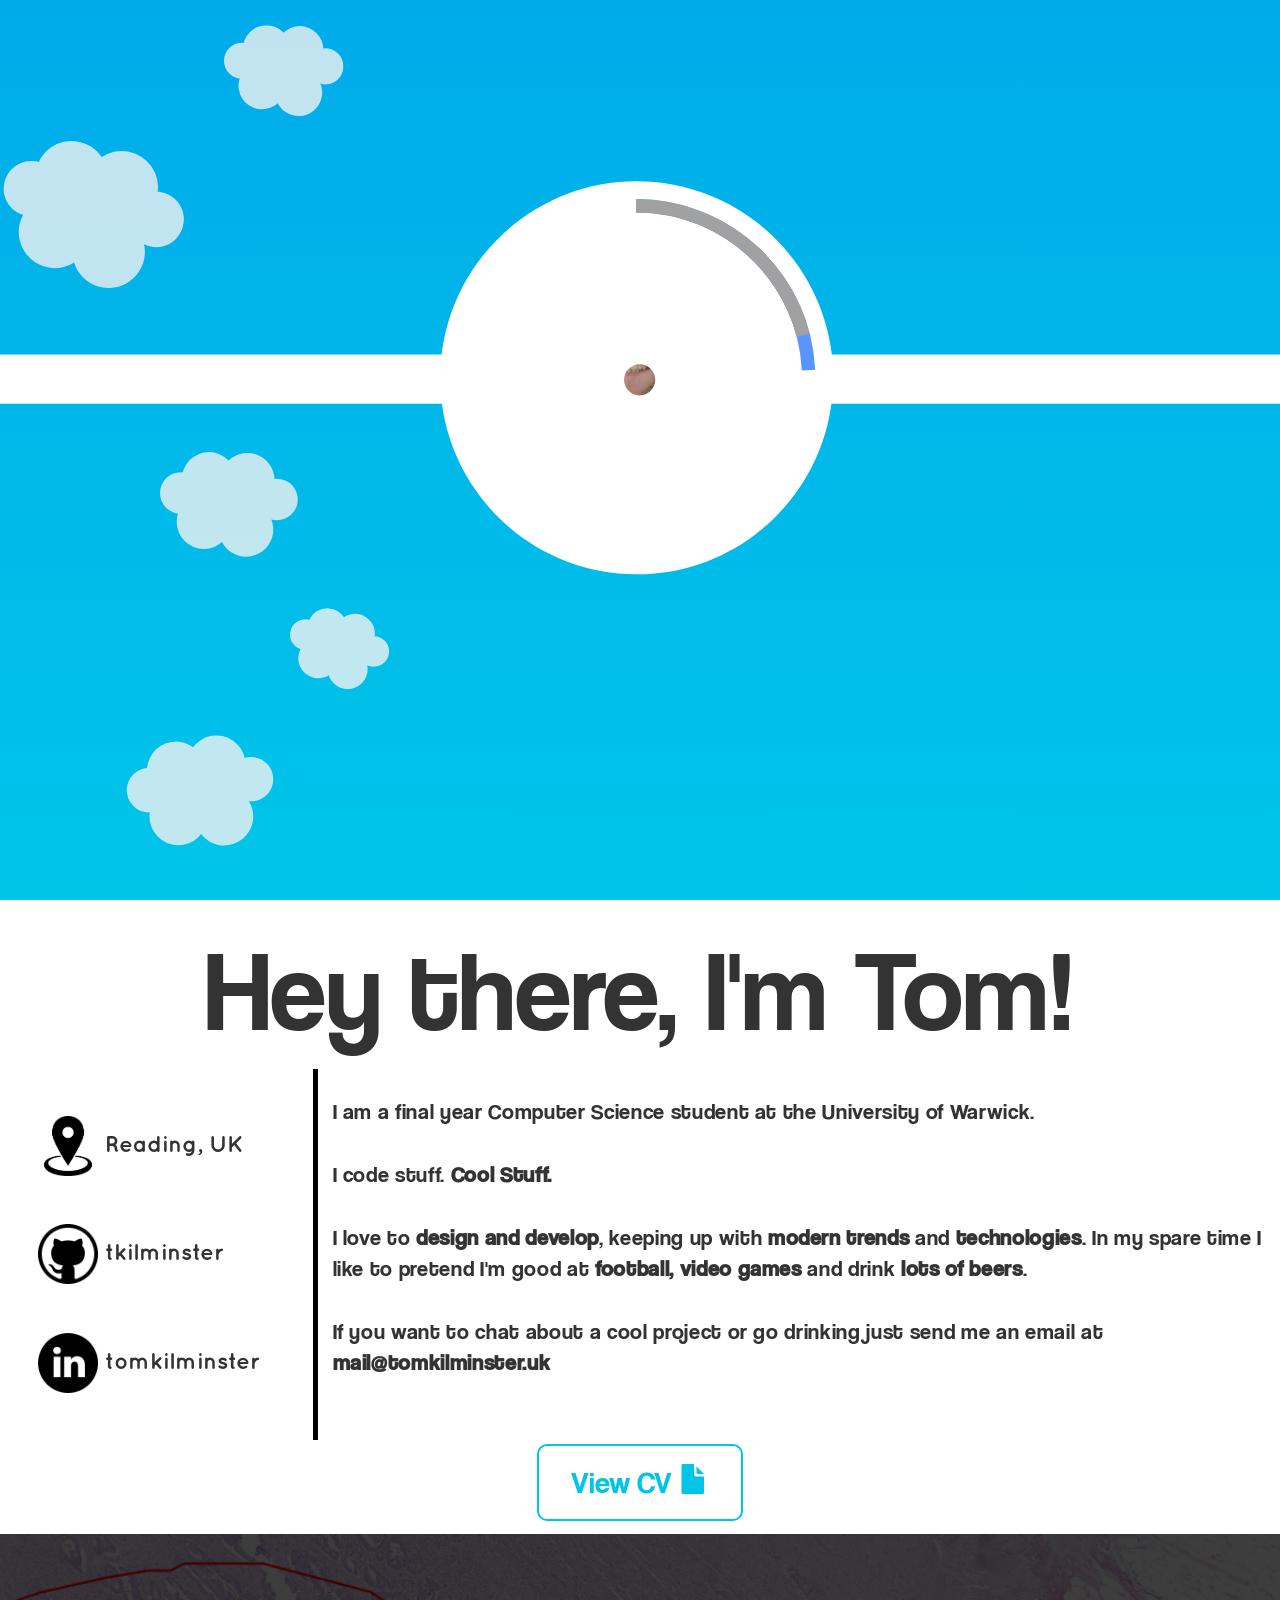
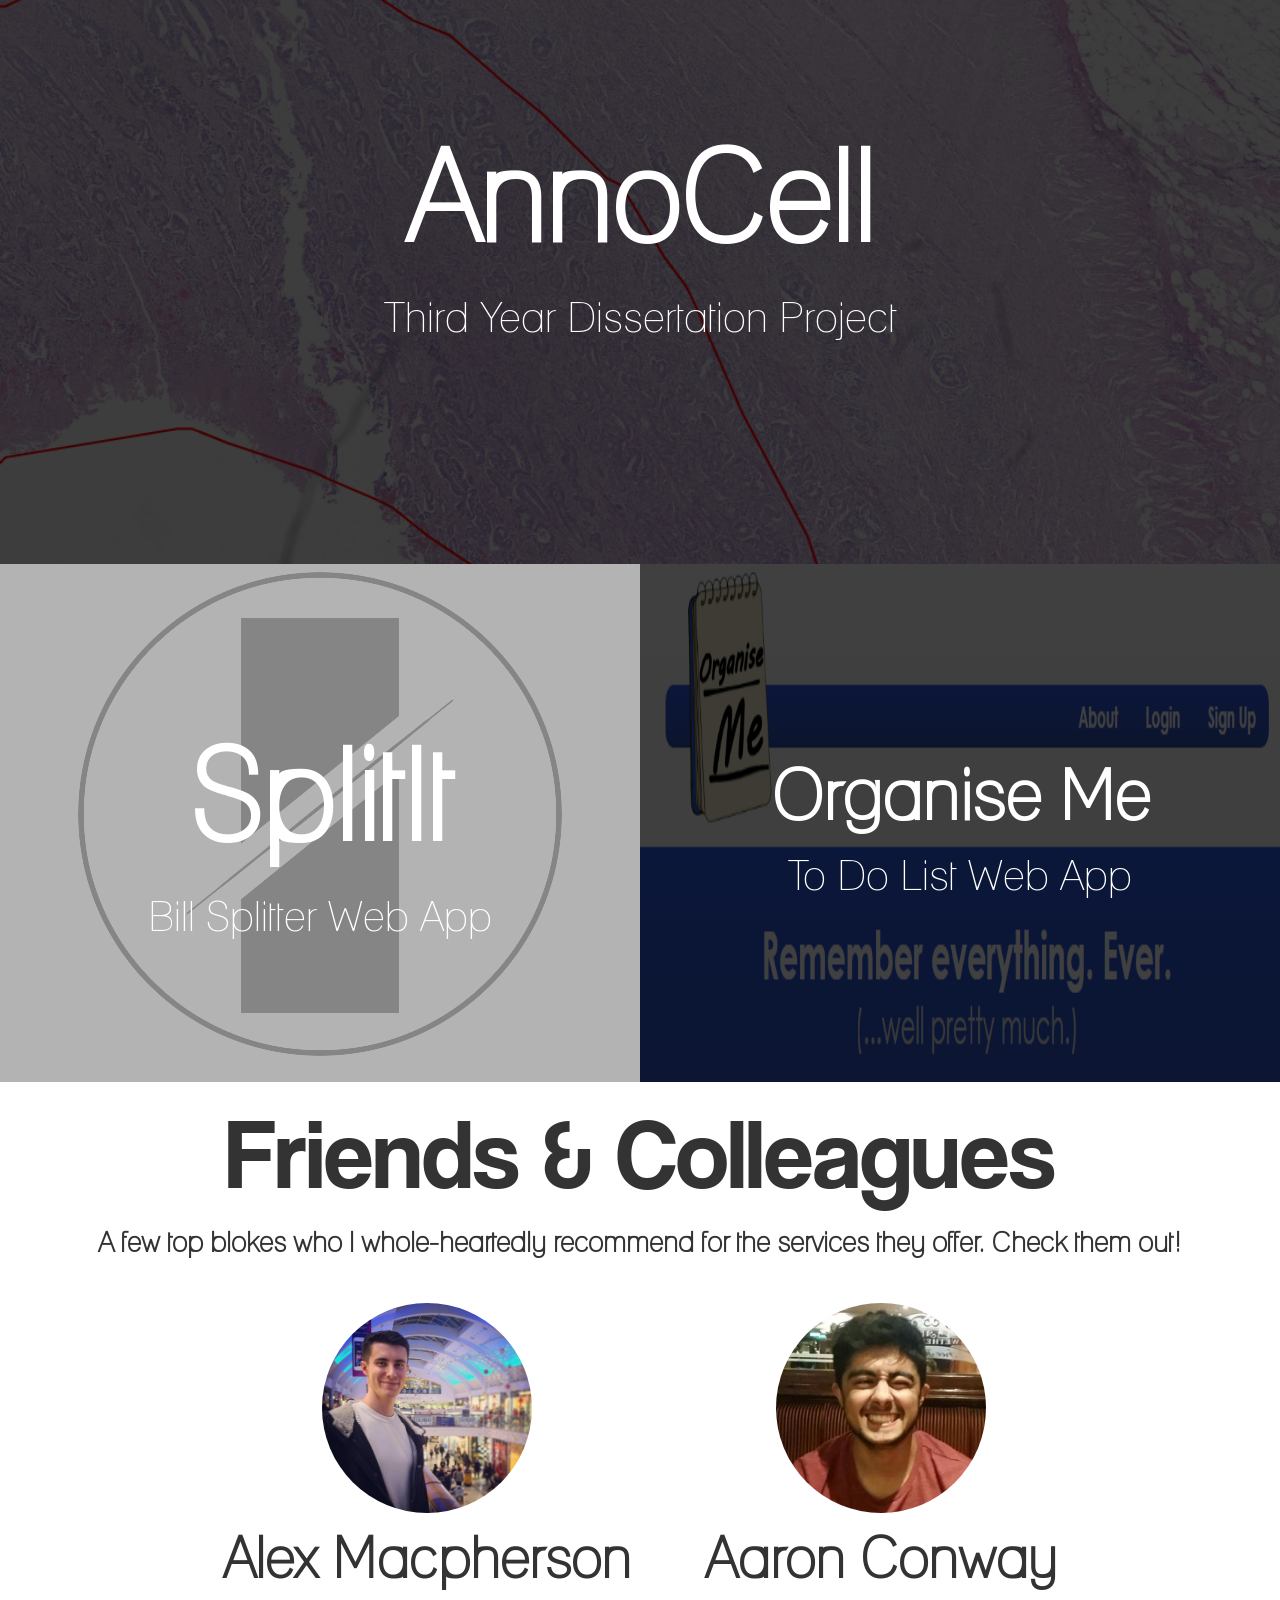
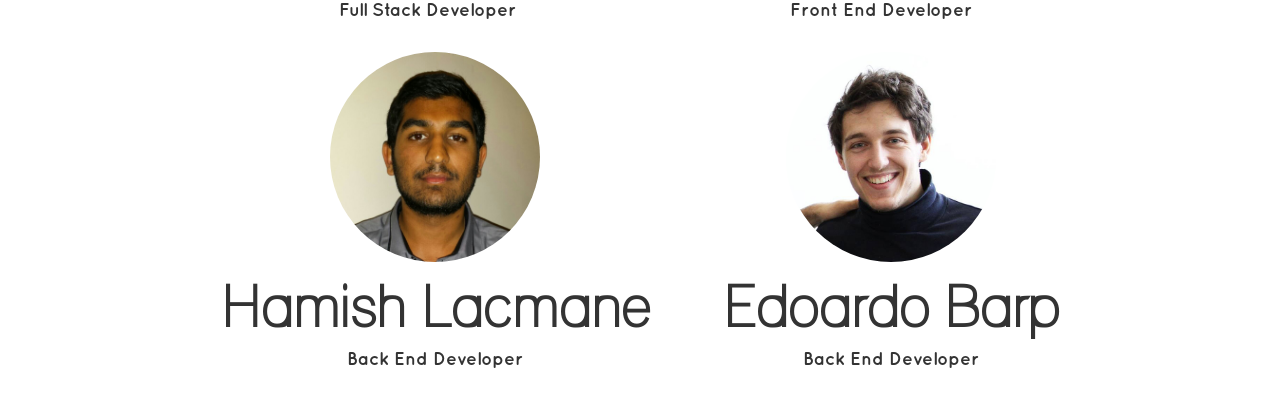
==== v1/index.html @ 9ecfbe94 "moving v1 to correct place" ====
<!DOCTYPE html>
<HTML>
	<head>
		<!-- Chrome, Firefox OS and Opera -->
		<meta name="theme-color" content="#00ABE9">
		<!-- Windows Phone -->
		<meta name="msapplication-navbutton-color" content="#00ABE9">
		<!-- iOS Safari -->
		<meta name="apple-mobile-web-app-status-bar-style" content="#00ABE9">

		<meta property="og:description" content="Full Stack Developer, Software Engineer. Current Masters student studying Computer Science at the University of Warwick, UK.">
		<meta name="description" content="Full Stack Developer, Software Engineer. Current Masters student studying Computer Science at the University of Warwick, UK.">

		<title>Tom Kilminster.</title>

		<link rel="shortcut icon" href="/favicon.ico" type="image/x-icon">
		<link rel="icon" href="/favicon.ico" type="image/x-icon">
		<link rel="stylesheet" type="text/css" href="css/reset.css">
		<link rel="stylesheet" type="text/css" href="css/bootstrap.min.css">
		<link rel="stylesheet" type="text/css" href="css/v1.css">
		<script src="js/jquery-3.1.1.min.js"></script>	
		<script src="js/jquery.color.js"></script>	
		<script src="js/bootstrap.min.js"></script>
		<script src="js/jquery.disablescroll.min.js"></script>
		<script language="JavaScript" type="text/javascript" src="js/moveable.js"></script>

		<!-- Google Analytics -->
		<script>
			(function(i,s,o,g,r,a,m){i['GoogleAnalyticsObject']=r;i[r]=i[r]||function(){
						(i[r].q=i[r].q||[]).push(arguments)},i[r].l=1*new Date();a=s.createElement(o),
					m=s.getElementsByTagName(o)[0];a.async=1;a.src=g;m.parentNode.insertBefore(a,m)
			})(window,document,'script','https://www.google-analytics.com/analytics.js','ga');

			ga('create', 'UA-104135648-1', 'auto');
			ga('send', 'pageview');

		</script>

	</head>
	<body>
		<div id="wrapper">
			<div id="hero">
				<div id="clouds">
					<div class="cloudPath1">
						<svg class="cloud1" version="1.1" id="Layer_1" xmlns="http://www.w3.org/2000/svg" xmlns:xlink="http://www.w3.org/1999/xlink" x="0px" y="0px"
							 width="183.723px" height="139.522px" viewBox="0 0 183.723 139.522" enable-background="new 0 0 183.723 139.522"
							 xml:space="preserve">
						<g opacity="0.8">
							<g>
								<circle fill="#F2F2F2" cx="58.481" cy="93.053" r="36.229"/>
								<circle fill="#F2F2F2" cx="27.753" cy="54.566" r="27.75"/>
								<circle fill="#F2F2F2" cx="65.298" cy="36.233" r="36.23"/>
								<circle fill="#F2F2F2" cx="116.6" cy="37.452" r="36.229"/>
								<path fill="#F2F2F2" d="M135.161,73.288c16.568,11.217,20.907,33.742,9.688,50.311c-11.216,16.57-33.741,20.909-50.308,9.691
									c-16.571-11.217-20.91-33.741-9.693-50.311C96.064,66.41,118.59,62.071,135.161,73.288z"/>
								<path fill="#F2F2F2" d="M140.413,86.153c12.69,8.591,29.945,5.268,38.538-7.422c8.59-12.693,5.267-29.946-7.425-38.537
									c-12.689-8.592-29.943-5.269-38.537,7.423C124.398,60.308,127.723,77.562,140.413,86.153z"/>
							</g>
							<circle fill="#F2F2F2" cx="90.623" cy="72.961" r="27.75"/>
						</g>
						</svg>
					</div>
					<div class="cloudPath2">
						<svg class="cloud2" version="1.1" id="Layer_1" xmlns="http://www.w3.org/2000/svg" xmlns:xlink="http://www.w3.org/1999/xlink" x="0px" y="0px"
							 width="183.723px" height="139.522px" viewBox="0 0 183.723 139.522" enable-background="new 0 0 183.723 139.522"
							 xml:space="preserve">
						<g opacity="0.8">
							<g>
								<circle fill="#F2F2F2" cx="58.481" cy="93.053" r="36.229"/>
								<circle fill="#F2F2F2" cx="27.753" cy="54.566" r="27.75"/>
								<circle fill="#F2F2F2" cx="65.298" cy="36.233" r="36.23"/>
								<circle fill="#F2F2F2" cx="116.6" cy="37.452" r="36.229"/>
								<path fill="#F2F2F2" d="M135.161,73.288c16.568,11.217,20.907,33.742,9.688,50.311c-11.216,16.57-33.741,20.909-50.308,9.691
									c-16.571-11.217-20.91-33.741-9.693-50.311C96.064,66.41,118.59,62.071,135.161,73.288z"/>
								<path fill="#F2F2F2" d="M140.413,86.153c12.69,8.591,29.945,5.268,38.538-7.422c8.59-12.693,5.267-29.946-7.425-38.537
									c-12.689-8.592-29.943-5.269-38.537,7.423C124.398,60.308,127.723,77.562,140.413,86.153z"/>
							</g>
							<circle fill="#F2F2F2" cx="90.623" cy="72.961" r="27.75"/>
						</g>
						</svg>
					</div>
					<div class="cloudPath3">
						<svg class="cloud3" version="1.1" id="Layer_1" xmlns="http://www.w3.org/2000/svg" xmlns:xlink="http://www.w3.org/1999/xlink" x="0px" y="0px"
							 width="183.723px" height="139.522px" viewBox="0 0 183.723 139.522" enable-background="new 0 0 183.723 139.522"
							 xml:space="preserve">
						<g opacity="0.8">
							<g>
								<circle fill="#F2F2F2" cx="58.481" cy="93.053" r="36.229"/>
								<circle fill="#F2F2F2" cx="27.753" cy="54.566" r="27.75"/>
								<circle fill="#F2F2F2" cx="65.298" cy="36.233" r="36.23"/>
								<circle fill="#F2F2F2" cx="116.6" cy="37.452" r="36.229"/>
								<path fill="#F2F2F2" d="M135.161,73.288c16.568,11.217,20.907,33.742,9.688,50.311c-11.216,16.57-33.741,20.909-50.308,9.691
									c-16.571-11.217-20.91-33.741-9.693-50.311C96.064,66.41,118.59,62.071,135.161,73.288z"/>
								<path fill="#F2F2F2" d="M140.413,86.153c12.69,8.591,29.945,5.268,38.538-7.422c8.59-12.693,5.267-29.946-7.425-38.537
									c-12.689-8.592-29.943-5.269-38.537,7.423C124.398,60.308,127.723,77.562,140.413,86.153z"/>
							</g>
							<circle fill="#F2F2F2" cx="90.623" cy="72.961" r="27.75"/>
						</g>
						</svg>
					</div>
					<div class="cloudPath4">
						<svg class="cloud4" version="1.1" id="Layer_1" xmlns="http://www.w3.org/2000/svg" xmlns:xlink="http://www.w3.org/1999/xlink" x="0px" y="0px"
							 width="183.723px" height="139.522px" viewBox="0 0 183.723 139.522" enable-background="new 0 0 183.723 139.522"
							 xml:space="preserve">
						<g opacity="0.8">
							<g>
								<circle fill="#F2F2F2" cx="58.481" cy="93.053" r="36.229"/>
								<circle fill="#F2F2F2" cx="27.753" cy="54.566" r="27.75"/>
								<circle fill="#F2F2F2" cx="65.298" cy="36.233" r="36.23"/>
								<circle fill="#F2F2F2" cx="116.6" cy="37.452" r="36.229"/>
								<path fill="#F2F2F2" d="M135.161,73.288c16.568,11.217,20.907,33.742,9.688,50.311c-11.216,16.57-33.741,20.909-50.308,9.691
									c-16.571-11.217-20.91-33.741-9.693-50.311C96.064,66.41,118.59,62.071,135.161,73.288z"/>
								<path fill="#F2F2F2" d="M140.413,86.153c12.69,8.591,29.945,5.268,38.538-7.422c8.59-12.693,5.267-29.946-7.425-38.537
									c-12.689-8.592-29.943-5.269-38.537,7.423C124.398,60.308,127.723,77.562,140.413,86.153z"/>
							</g>
							<circle fill="#F2F2F2" cx="90.623" cy="72.961" r="27.75"/>
						</g>
						</svg>
					</div>
					<div class="cloudPath5">
						<svg class="cloud5" version="1.1" id="Layer_1" xmlns="http://www.w3.org/2000/svg" xmlns:xlink="http://www.w3.org/1999/xlink" x="0px" y="0px"
							 width="183.723px" height="139.522px" viewBox="0 0 183.723 139.522" enable-background="new 0 0 183.723 139.522"
							 xml:space="preserve">
						<g opacity="0.8">
							<g>
								<circle fill="#F2F2F2" cx="58.481" cy="93.053" r="36.229"/>
								<circle fill="#F2F2F2" cx="27.753" cy="54.566" r="27.75"/>
								<circle fill="#F2F2F2" cx="65.298" cy="36.233" r="36.23"/>
								<circle fill="#F2F2F2" cx="116.6" cy="37.452" r="36.229"/>
								<path fill="#F2F2F2" d="M135.161,73.288c16.568,11.217,20.907,33.742,9.688,50.311c-11.216,16.57-33.741,20.909-50.308,9.691
									c-16.571-11.217-20.91-33.741-9.693-50.311C96.064,66.41,118.59,62.071,135.161,73.288z"/>
								<path fill="#F2F2F2" d="M140.413,86.153c12.69,8.591,29.945,5.268,38.538-7.422c8.59-12.693,5.267-29.946-7.425-38.537
									c-12.689-8.592-29.943-5.269-38.537,7.423C124.398,60.308,127.723,77.562,140.413,86.153z"/>
							</g>
							<circle fill="#F2F2F2" cx="90.623" cy="72.961" r="27.75"/>
						</g>
						</svg>
					</div>
					<div class="cloudPath6">
						<svg class="cloud6" version="1.1" id="Layer_1" xmlns="http://www.w3.org/2000/svg" xmlns:xlink="http://www.w3.org/1999/xlink" x="0px" y="0px"
							 width="183.723px" height="139.522px" viewBox="0 0 183.723 139.522" enable-background="new 0 0 183.723 139.522"
							 xml:space="preserve">
						<g opacity="0.8">
							<g>
								<circle fill="#F2F2F2" cx="58.481" cy="93.053" r="36.229"/>
								<circle fill="#F2F2F2" cx="27.753" cy="54.566" r="27.75"/>
								<circle fill="#F2F2F2" cx="65.298" cy="36.233" r="36.23"/>
								<circle fill="#F2F2F2" cx="116.6" cy="37.452" r="36.229"/>
								<path fill="#F2F2F2" d="M135.161,73.288c16.568,11.217,20.907,33.742,9.688,50.311c-11.216,16.57-33.741,20.909-50.308,9.691
									c-16.571-11.217-20.91-33.741-9.693-50.311C96.064,66.41,118.59,62.071,135.161,73.288z"/>
								<path fill="#F2F2F2" d="M140.413,86.153c12.69,8.591,29.945,5.268,38.538-7.422c8.59-12.693,5.267-29.946-7.425-38.537
									c-12.689-8.592-29.943-5.269-38.537,7.423C124.398,60.308,127.723,77.562,140.413,86.153z"/>
							</g>
							<circle fill="#F2F2F2" cx="90.623" cy="72.961" r="27.75"/>
						</g>
						</svg>
					</div>
					<div class="cloudPath7">
						<svg class="cloud7" version="1.1" id="Layer_1" xmlns="http://www.w3.org/2000/svg" xmlns:xlink="http://www.w3.org/1999/xlink" x="0px" y="0px"
							 width="183.723px" height="139.522px" viewBox="0 0 183.723 139.522" enable-background="new 0 0 183.723 139.522"
							 xml:space="preserve">
						<g opacity="0.8">
							<g>
								<circle fill="#F2F2F2" cx="58.481" cy="93.053" r="36.229"/>
								<circle fill="#F2F2F2" cx="27.753" cy="54.566" r="27.75"/>
								<circle fill="#F2F2F2" cx="65.298" cy="36.233" r="36.23"/>
								<circle fill="#F2F2F2" cx="116.6" cy="37.452" r="36.229"/>
								<path fill="#F2F2F2" d="M135.161,73.288c16.568,11.217,20.907,33.742,9.688,50.311c-11.216,16.57-33.741,20.909-50.308,9.691
									c-16.571-11.217-20.91-33.741-9.693-50.311C96.064,66.41,118.59,62.071,135.161,73.288z"/>
								<path fill="#F2F2F2" d="M140.413,86.153c12.69,8.591,29.945,5.268,38.538-7.422c8.59-12.693,5.267-29.946-7.425-38.537
									c-12.689-8.592-29.943-5.269-38.537,7.423C124.398,60.308,127.723,77.562,140.413,86.153z"/>
							</g>
							<circle fill="#F2F2F2" cx="90.623" cy="72.961" r="27.75"/>
						</g>
						</svg>
					</div>
				</div>
				<div id="white-banner">
					<div id="info" class="hidden">
						<div class="left">
							<span id="name" style="font-family: QuickSand;">TOM KILMINSTER</span>
						</div>
						<div class="right">
							<span id="role" style="font-family: QuickSand;">FULL STACK DEVELOPER</span>
						</div>
					</div>
				</div>
				<div id="signature" style="position:absolute;">
					<svg version="1.1" id="signatureSVG" xmlns="http://www.w3.org/2000/svg" xmlns:xlink="http://www.w3.org/1999/xlink" x="0px" y="0px"
						 width="300px" height="300px" viewBox="0 0 300 300" enable-background="new 0 0 300 300" xml:space="preserve">
					<g>
						<g stroke="white" fill="none" stroke-width="2.5">
							<path class="path" d="M63.388,143.115c-0.052,0-0.212,0-0.47-0.302c-0.161-0.18-0.247-0.359-0.272-0.549
								c-0.103-0.783,0.137-3.323,2.907-11.503c1.355-4.034,2.681-7.535,3.94-10.408c0.461-1.079,1.552-3.51,3.649-8.136l0.747-1.615
								l0.706,0.189c-0.037,0.167-0.144,0.518-0.464,1.149c-2.601,5.131-5.014,10.973-7.173,17.363
								c-1.655,4.878-2.785,9.216-3.357,12.891c-0.07,0.781-0.228,0.954-0.229,0.955L63.388,143.115z M62.113,113.388
								c-0.082,0-0.145-0.041-0.221-0.117l-0.065-0.106c-0.04-0.304,0.415-0.586,0.803-0.771c2.674-1.196,5.876-2.406,9.499-3.585
								c4.586-1.466,9.1-2.496,13.409-3.06c0.868-0.114,1.568-0.172,2.082-0.172c0.352,0,0.527,0.028,0.6,0.044
								c0.073,0.017,0.1,0.033,0.101,0.034c-0.022,0.069,0.008,0.305-0.854,0.52c-0.991,0.231-2.501,0.504-4.473,0.808
								c-4.174,0.687-6.947,1.313-8.488,1.917l-1.83,0.716l-0.179,0.052c-3.344,0.975-6.462,2.077-9.267,3.276
								c-0.714,0.37-1.01,0.434-1.108,0.445C62.119,113.387,62.116,113.388,62.113,113.388z"/>
							<path class="path" d="M87.62,104.576c-0.555,0-1.292,0.06-2.211,0.18c-4.4,0.576-8.933,1.613-13.589,3.101
								c-3.716,1.21-6.922,2.426-9.617,3.632c-1.008,0.477-1.463,1.076-1.367,1.805c0.035,0.275,0.154,0.502,0.346,0.679
								c0.276,0.279,0.575,0.417,0.903,0.417c0.053,0,0.106-0.004,0.16-0.011c0.339-0.042,0.797-0.214,1.379-0.519
								c2.784-1.19,5.837-2.269,9.153-3.235l-0.544,1.178c-1.933,4.263-3.155,6.979-3.655,8.147c-1.261,2.875-2.586,6.363-3.972,10.488
								c-2.17,6.41-3.155,10.4-2.951,11.957c0.051,0.383,0.218,0.746,0.502,1.064c0.373,0.438,0.784,0.654,1.231,0.654
								c0.064,0,0.128-0.004,0.193-0.013c0.576-0.074,0.912-0.658,1.008-1.754c0.57-3.66,1.677-7.895,3.316-12.725
								c2.147-6.355,4.519-12.104,7.118-17.23c0.438-0.864,0.63-1.482,0.583-1.859c-0.048-0.352-0.294-0.586-0.736-0.704
								c1.456-0.57,4.215-1.191,8.276-1.859c2.039-0.314,3.562-0.592,4.563-0.826c1.152-0.288,1.674-0.832,1.571-1.626
								c-0.063-0.48-0.345-0.762-0.841-0.874C88.237,104.599,87.963,104.576,87.62,104.576L87.62,104.576z"/>
						</g>
						<g stroke="white" fill="none" stroke-width="2.5">
							<path class="path" d="M81.795,140.083c-0.037,0-0.093-0.001-0.198-0.138c-0.026-0.038-0.093-0.18-0.129-0.461
								c-0.105-0.804,0.011-2.567,1.163-6.398c0.536-1.755,1.325-4.01,2.342-6.698c0.37-0.955,1.262-2.945,2.649-5.911
								c3.07-6.648,4.957-11.531,5.608-14.517c0.309-1.352,0.447-1.655,0.471-1.702c0.116-0.192,0.226-0.207,0.291-0.215
								c0.01,0.009,0.027,0.02,0.038,0.104c0.072,0.552-0.079,2.049-1.479,6.086l0.015-0.273l-2.273,5.911
								c-0.712,1.851-2.059,4.977-4.117,9.556c-2.472,5.943-3.768,10.463-3.971,13.846c-0.032,0.331-0.122,0.773-0.35,0.803
								C81.855,140.079,81.796,140.083,81.795,140.083z M94.476,136.804c-0.547,0-1.249-0.159-1.814-1.405
								c-0.385-0.819-0.67-1.929-0.854-3.312c-0.375-2.853-0.414-5.997-0.114-9.342c0.311-3.496,0.485-5.609,0.531-6.459l0.008-0.149
								l0.086-0.062c0.685-0.485,1.989-1.52,4.104-3.256c0.417-0.347,1.589-1.264,4.826-3.681c1.05-0.77,2.435-1.697,4.11-2.749
								c1.326-0.833,1.713-0.905,1.753-0.91c0.025,0.022,0.091,0.071,0.113,0.241c0.013,0.106,0.01,0.198-0.161,0.351
								c-0.058,0.051-0.272,0.215-1.254,0.681c-5.271,2.887-9.568,6.159-12.826,9.75l-0.208,0.23l-0.042,0.308
								c-0.26,1.916-0.412,3.805-0.451,5.615c-0.071,3.836,0.065,7.094,0.405,9.685c0.139,1.075,0.392,1.876,0.774,2.449
								c0.442,0.657,1.079,1.018,1.795,1.018c0.092,0,0.187-0.006,0.284-0.019c0.774-0.103,1.769-0.71,3.702-3.911
								c-0.003,0.005-0.006,0.011-0.008,0.016c-1.921,3.813-3.459,4.762-4.413,4.888C94.705,136.796,94.588,136.804,94.476,136.804z"/>
							<path class="path" d="M93.995,103.045c-0.043,0-0.087,0.003-0.131,0.008c-0.441,0.058-0.787,0.307-1.04,0.73
								c-0.141,0.259-0.33,0.915-0.569,1.965c-0.637,2.919-2.48,7.688-5.537,14.306c-1.398,2.988-2.291,4.979-2.679,5.98
								c-1.021,2.695-1.811,4.951-2.365,6.764c-0.97,3.225-1.37,5.498-1.197,6.816c0.051,0.391,0.16,0.703,0.33,0.941
								c0.269,0.348,0.6,0.527,0.991,0.527c0.061,0,0.123-0.004,0.187-0.013c0.711-0.092,1.117-0.664,1.22-1.734
								c0.195-3.242,1.491-7.74,3.885-13.496c2.039-4.535,3.418-7.734,4.138-9.607c-0.045,0.832-0.221,2.974-0.528,6.423
								c-0.307,3.428-0.269,6.619,0.119,9.563c0.195,1.473,0.502,2.676,0.934,3.594c0.602,1.325,1.509,1.991,2.725,1.991
								c0.155,0,0.314-0.011,0.479-0.032c1.741-0.23,3.466-2.039,5.171-5.424c1.194-2.334,1.748-3.832,1.658-4.51
								c-0.057-0.429-0.246-0.642-0.569-0.642c-0.035,0-0.071,0.002-0.109,0.007c-0.301,0.043-0.663,0.451-1.079,1.23
								c-2.179,4.127-3.716,6.242-4.612,6.361c-0.053,0.007-0.105,0.01-0.157,0.01c-0.387,0-0.709-0.195-0.963-0.573
								c-0.288-0.432-0.496-1.107-0.614-2.023c-0.336-2.561-0.467-5.734-0.397-9.533c0.039-1.777,0.186-3.611,0.442-5.502
								c3.188-3.514,7.357-6.692,12.513-9.518c0.81-0.384,1.309-0.659,1.492-0.838c0.384-0.342,0.547-0.749,0.486-1.229
								c-0.051-0.384-0.224-0.694-0.509-0.909c-0.203-0.133-0.403-0.2-0.601-0.2c-0.04,0-0.08,0.003-0.119,0.008
								c-0.406,0.051-1.126,0.406-2.16,1.056c-1.703,1.069-3.095,2-4.177,2.794c-2.653,1.981-4.269,3.217-4.861,3.709
								c-2.02,1.658-3.37,2.733-4.048,3.213c2.378-6.02,3.472-9.771,3.28-11.243c-0.048-0.358-0.214-0.63-0.496-0.816
								C94.357,103.097,94.182,103.045,93.995,103.045L93.995,103.045z"/>
						</g>
						<g stroke="white" fill="none" stroke-width="2.5">
							<path class="path" d="M103.454,135.651c-0.015-0.19,0.043-1.069,0.943-4.936c0.53-2.285,1.554-4.917,3.043-7.823
								c0.477-0.939,0.824-1.55,1.034-1.819c0.013-0.018,0.025-0.035,0.037-0.05c-0.062,0.162-0.167,0.408-0.345,0.757
								c-1.43,3.008-2.418,5.492-2.951,7.41c-0.561,1.924-1.03,3.932-1.394,5.954c-0.092,0.505-0.231,0.615-0.233,0.616l-0.042,0.004
								L103.454,135.651z M110.584,113.851c-0.064-0.061-0.081-0.082-0.091-0.163c-0.073-0.543,0.201-1.226,0.814-2.036
								c0.576-0.773,0.909-0.852,0.97-0.859c0.048-0.007,0.087-0.01,0.124-0.01c0-0.01,0.001-0.015,0.004-0.015
								c0.01,0,0.034,0.061,0.05,0.184c0.06,0.456-0.165,1.086-0.65,1.822c-0.423,0.65-0.844,1.03-1.189,1.075l-0.025,0.002H110.584z"/>
							<path class="path" d="M112.401,109.783c-0.079,0-0.163,0.006-0.25,0.018c-0.525,0.067-1.072,0.483-1.642,1.248
								c-0.781,1.034-1.117,1.952-1.008,2.765c0.042,0.327,0.179,0.573,0.41,0.771c0.195,0.177,0.424,0.266,0.681,0.266
								c0.051,0,0.102-0.003,0.155-0.01c0.659-0.086,1.293-0.592,1.895-1.517c0.63-0.957,0.899-1.792,0.807-2.502
								C113.356,110.13,113.007,109.783,112.401,109.783L112.401,109.783z M108.707,119.843c-0.047,0-0.095,0.003-0.144,0.01
								c-0.32,0.041-0.615,0.236-0.877,0.604c-0.266,0.34-0.644,1.008-1.136,1.979c-1.533,2.992-2.576,5.678-3.127,8.053
								c-0.704,3.023-1.027,4.783-0.96,5.295c0.032,0.25,0.157,0.475,0.375,0.674c0.2,0.205,0.437,0.307,0.709,0.307
								c0.05,0,0.102-0.003,0.155-0.01c0.576-0.074,0.944-0.555,1.104-1.434c0.358-1.994,0.816-3.949,1.373-5.863
								c0.515-1.854,1.472-4.264,2.877-7.221c0.397-0.773,0.576-1.313,0.535-1.619c-0.022-0.18-0.112-0.365-0.275-0.531
								C109.134,119.922,108.935,119.843,108.707,119.843L108.707,119.843z"/>
						</g>
						<g stroke="white" fill="none" stroke-width="2.5">
							<path class="path" d="M112.54,133.804c-0.173,0-0.407-0.037-0.69-0.326c-0.181-0.184-0.295-0.451-0.34-0.793
								c-0.111-0.837,0.003-2.087,0.336-3.718c0.341-1.693,0.908-3.769,1.733-6.347c0.854-2.631,1.747-5.096,2.674-7.382
								c-0.733,1.937-1.442,4.026-2.122,6.254l-1.315,4.313l0.039-0.043l-0.014,0.059c-0.357,1.509-0.59,2.593-0.732,3.411
								c-0.171,0.983-0.222,1.615-0.167,2.052c0.12,0.876,0.732,1.437,1.561,1.437c0.08,0,0.163-0.005,0.25-0.016
								c0.456-0.06,0.901-0.274,1.352-0.655c-0.836,1.05-1.655,1.646-2.416,1.746C112.639,133.8,112.589,133.804,112.54,133.804z
								 M124.99,106.923c0.601-1.72,0.635-2.487,0.573-2.966c-0.14-1.012-0.87-1.369-1.452-1.369h-0.065l-0.157,0.015
								c-0.331,0.043-0.695,0.171-1.136,0.531c1.109-1.277,1.882-1.607,2.326-1.665c0.038-0.005,0.074-0.008,0.109-0.008
								c0.154,0,0.275,0.051,0.404,0.17c0.225,0.2,0.334,0.403,0.368,0.673C126.069,103.136,125.909,104.544,124.99,106.923z"/>
							<path class="path" d="M125.188,100.461c-0.078,0-0.158,0.005-0.239,0.016c-1.59,0.208-3.386,2.064-5.389,5.565
								c-2.513,4.353-4.823,9.777-6.932,16.271c-0.816,2.551-1.408,4.703-1.76,6.451c-0.358,1.75-0.474,3.102-0.349,4.049
								c0.073,0.557,0.278,1.018,0.617,1.363c0.41,0.418,0.875,0.626,1.404,0.626c0.091,0,0.184-0.006,0.279-0.019
								c1.485-0.195,2.951-1.568,4.391-4.111c1.382-2.434,2.029-4.018,1.933-4.746c-0.048-0.377-0.244-0.559-0.591-0.559
								c-0.048,0-0.098,0.003-0.152,0.01c-0.391,0.053-0.723,0.381-1.005,1.006c-0.708,1.57-1.248,2.668-1.635,3.287
								c-0.81,1.279-1.523,1.959-2.132,2.039c-0.044,0.005-0.086,0.008-0.126,0.008c-0.328,0-0.517-0.187-0.568-0.563
								c-0.042-0.326,0.013-0.906,0.16-1.754c0.147-0.846,0.39-1.959,0.72-3.352c1.063-1.238,1.892-2.227,2.506-2.957
								c2.317-2.803,4.263-5.553,5.837-8.253c3.507-6.071,5.104-10.298,4.794-12.66c-0.064-0.512-0.291-0.938-0.682-1.284
								C125.959,100.609,125.597,100.461,125.188,100.461L125.188,100.461z M115.088,121.783c1.421-4.658,2.948-8.648,4.58-11.96
								c1.968-4.026,3.418-6.106,4.35-6.228c0.032-0.004,0.063-0.006,0.093-0.006c0.262,0,0.415,0.166,0.46,0.499
								c0.103,0.781-0.41,2.458-1.536,5.034C120.865,114.089,118.215,118.307,115.088,121.783L115.088,121.783z"/>
						</g>
						<g stroke="white" fill="none" stroke-width="2.5">
							<path class="path" d="M121.671,133.752c-0.078-0.591,0.021-1.977,0.935-5.226c0.782-2.824,1.765-5.441,2.923-7.782
								c0.082-0.169,0.159-0.325,0.234-0.468c-0.784,1.757-1.299,3.095-1.542,4.001l-1.396,5.194l0.96-1.315
								c-0.74,1.525-1.324,3.181-1.747,4.958c-0.091,0.326-0.225,0.587-0.344,0.671L121.671,133.752z M135.05,131.897
								c-0.22,0-0.505-0.2-0.796-0.535c-0.562-0.63-0.892-1.396-1.016-2.352c-0.178-1.361,0.038-2.825,0.642-4.352
								c0.216-0.552,0.609-1.325,1.169-2.303l2.537-4.425c0.14-0.058,0.248-0.085,0.328-0.096c0.016-0.001,0.03-0.001,0.042-0.001
								c0.06,0,0.083,0.008,0.111,0.026c0.006,0.005,0.023,0.348-0.655,1.246c-2.956,3.977-4.239,7.077-3.925,9.484
								c0.149,1.117,0.479,1.898,1.009,2.392l0.759,0.737l-0.01,0.014l-0.073,0.063c-0.065,0.094-0.1,0.099-0.119,0.102
								C135.053,131.897,135.051,131.897,135.05,131.897z M126.972,131.808c-0.01-0.371,0.086-1.373,0.835-3.955
								c0.377-1.285,0.867-2.654,1.457-4.065l1.749-4.187c0.318-0.24,0.502-0.337,0.594-0.376c-0.058,0.141-0.189,0.432-0.495,0.929
								c-0.807,1.343-1.353,2.497-1.628,3.438l-1.504,5.145l0.851-1.112c-0.601,1.153-1.128,2.367-1.574,3.624
								C127.151,131.545,127.049,131.715,126.972,131.808z"/>
							<path class="path" d="M137.967,116.831c-0.06,0-0.12,0.004-0.182,0.013c-1.456,0.189-3.9,2.535-7.341,7.029
								c0.249-0.852,0.755-1.922,1.52-3.195c0.496-0.807,0.724-1.363,0.679-1.689c-0.029-0.217-0.147-0.41-0.358-0.572
								c-0.188-0.14-0.393-0.215-0.61-0.215c-0.046,0-0.092,0.003-0.139,0.01c-0.56,0.07-1.578,0.852-3.05,2.332
								c-0.97,0.986-2.074,2.314-3.3,3.994c0.243-0.904,0.797-2.326,1.664-4.242c0.5-1.027,0.736-1.664,0.704-1.902
								c-0.063-0.478-0.298-0.724-0.708-0.724c-0.051,0-0.104,0.004-0.16,0.011c-0.557,0.074-1.245,0.943-2.055,2.621
								c-1.184,2.395-2.183,5.043-2.989,7.955c-0.774,2.756-1.094,4.629-0.963,5.627c0.038,0.289,0.163,0.521,0.374,0.701
								c0.164,0.152,0.357,0.229,0.574,0.229c0.042,0,0.084-0.002,0.127-0.008c0.595-0.076,1.008-0.57,1.254-1.459
								c0.957-4.02,2.733-7.332,5.332-9.943c-0.618,1.479-1.111,2.863-1.495,4.172c-0.663,2.285-0.947,3.783-0.858,4.475
								c0.075,0.578,0.346,0.864,0.813,0.864c0.056,0,0.114-0.004,0.176-0.012c0.525-0.066,0.931-0.506,1.222-1.318
								c0.602-1.699,1.332-3.252,2.177-4.68c1.238-2.09,2.509-3.766,3.805-5.043c-0.589,1.027-0.998,1.836-1.231,2.432
								c-0.669,1.689-0.906,3.307-0.704,4.85c0.15,1.152,0.569,2.111,1.254,2.879c0.51,0.585,1.018,0.88,1.52,0.88
								c0.056,0,0.111-0.003,0.167-0.011c0.32-0.043,0.596-0.215,0.81-0.525c0.189-0.256,0.27-0.529,0.23-0.805
								c-0.028-0.229-0.121-0.418-0.274-0.557l-0.774-0.752c-0.353-0.328-0.583-0.924-0.698-1.789c-0.275-2.111,0.967-5.033,3.731-8.752
								c0.631-0.836,0.916-1.498,0.854-1.973c-0.041-0.307-0.191-0.541-0.457-0.717C138.415,116.895,138.2,116.831,137.967,116.831
								L137.967,116.831z"/>
						</g>
						<g stroke="white" fill="none" stroke-width="2.5">
							<path class="path" d="M139.936,130.872c-0.013-0.151,0.015-0.973,0.94-4.939c0.529-2.285,1.554-4.916,3.045-7.821
								c0.593-1.168,0.889-1.635,1.034-1.822c0.014-0.02,0.027-0.037,0.04-0.054c-0.061,0.162-0.166,0.409-0.348,0.757
								c-1.433,3.021-2.419,5.504-2.95,7.416c-0.565,1.928-1.035,3.937-1.394,5.956c-0.094,0.505-0.235,0.613-0.236,0.614l-0.038,0.004
								L139.936,130.872z M147.063,109.069c-0.057-0.056-0.079-0.079-0.09-0.168c-0.072-0.539,0.202-1.221,0.813-2.033
								c0.575-0.771,0.909-0.85,0.97-0.857c0.047-0.006,0.086-0.009,0.124-0.009c0-0.01,0.001-0.015,0.004-0.015
								c0.01,0,0.034,0.06,0.05,0.184c0.06,0.457-0.165,1.085-0.649,1.817c-0.424,0.654-0.845,1.036-1.19,1.081l-0.023,0.002
								L147.063,109.069z"/>
							<path class="path" d="M148.879,105.001c-0.079,0-0.163,0.006-0.25,0.018c-0.522,0.067-1.072,0.483-1.643,1.248
								c-0.777,1.034-1.113,1.949-1.005,2.762c0.042,0.327,0.18,0.576,0.41,0.774c0.193,0.177,0.422,0.267,0.679,0.267
								c0.05,0,0.101-0.003,0.153-0.01c0.659-0.086,1.293-0.592,1.895-1.521c0.631-0.954,0.899-1.789,0.807-2.5
								C149.834,105.349,149.486,105.001,148.879,105.001L148.879,105.001z M145.185,115.061c-0.047,0-0.095,0.003-0.144,0.01
								c-0.32,0.042-0.614,0.237-0.877,0.605c-0.263,0.339-0.641,1.007-1.133,1.978c-1.536,2.992-2.58,5.678-3.13,8.051
								c-0.704,3.021-1.024,4.785-0.957,5.297c0.035,0.25,0.156,0.475,0.371,0.672c0.203,0.206,0.44,0.309,0.713,0.309
								c0.05,0,0.102-0.003,0.154-0.01c0.573-0.076,0.941-0.555,1.104-1.434c0.354-1.994,0.813-3.949,1.373-5.863
								c0.515-1.854,1.472-4.264,2.873-7.221c0.403-0.773,0.576-1.312,0.538-1.619c-0.025-0.18-0.115-0.365-0.278-0.531
								C145.614,115.14,145.415,115.061,145.185,115.061L145.185,115.061z"/>
						</g>
						<g stroke="white" fill="none" stroke-width="2.5">
							<path class="path" d="M155.126,131.143c-0.34,0-0.679-0.374-0.902-0.687c-0.476-0.648-0.769-1.456-0.904-2.481
								c-0.272-2.088,0.238-4.573,1.516-7.385l1.832-4.03l-3.335,2.808c3.121-3.757,4.27-4.209,4.571-4.251
								c0.006,0.026,0.012,0.059,0.018,0.098c0.012,0.092,0.012,0.463-0.498,1.243c-2.902,4.45-4.112,8.142-3.698,11.287
								c0.143,1.102,0.586,2.13,1.317,3.056c0.104,0.128,0.171,0.223,0.212,0.289L155.126,131.143z M146.942,129.408
								c-0.039-0.04-0.081-0.072-0.1-0.213c-0.034-0.267,0.017-1.567,2.123-7.115c0.858-2.281,1.511-3.856,1.999-4.819
								c0.334-0.651,0.575-0.923,0.691-1.029c0.025,0.046,0.027,0.064,0.029,0.079c0,0.011,0.011,0.293-0.418,1.109
								c-0.601,1.172-1.076,2.232-1.414,3.161l-1.919,5.263l2.03-2.396c-0.868,1.443-1.661,3.127-2.374,5.045
								C147.308,129.179,147.042,129.394,146.942,129.408z"/>
							<path class="path" d="M157.981,114.11c-0.064,0-0.132,0.004-0.202,0.014c-1.203,0.157-3.349,2.192-6.431,6.108
								c-0.179,0.229-0.361,0.461-0.557,0.691c0.329-0.902,0.784-1.916,1.36-3.039c0.396-0.756,0.572-1.326,0.524-1.697
								c-0.038-0.307-0.195-0.569-0.461-0.768c-0.198-0.155-0.394-0.23-0.585-0.23c-0.031,0-0.063,0.002-0.093,0.006
								c-0.455,0.061-0.944,0.599-1.466,1.613c-0.522,1.031-1.197,2.67-2.042,4.916c-1.575,4.15-2.298,6.682-2.18,7.598
								c0.048,0.371,0.208,0.662,0.474,0.861c0.178,0.15,0.379,0.225,0.606,0.225c0.047,0,0.096-0.003,0.146-0.01
								c0.576-0.078,1.057-0.596,1.45-1.557c1.488-4,3.29-6.891,5.398-8.666c-1.366,3.006-1.895,5.645-1.597,7.93
								c0.157,1.191,0.516,2.16,1.082,2.932c0.53,0.742,1.101,1.105,1.716,1.105c0.068,0,0.138-0.005,0.207-0.014
								c0.305-0.041,0.554-0.197,0.743-0.457c0.18-0.211,0.252-0.422,0.227-0.621c-0.027-0.225-0.186-0.516-0.477-0.871
								c-0.614-0.777-0.989-1.631-1.11-2.566c-0.378-2.873,0.803-6.406,3.544-10.609c0.502-0.768,0.717-1.415,0.652-1.919
								C158.826,114.433,158.516,114.11,157.981,114.11L157.981,114.11z"/>
						</g>
						<g stroke="white" fill="none" stroke-width="2.5">
							<path class="path" d="M163.737,128.018c-0.988,0-1.781-0.33-2.423-1.008c-0.556-0.597-0.888-1.342-1.009-2.271
								c-0.095-0.726-0.06-1.389,0.104-1.981c-0.029,0.457-0.012,0.931,0.053,1.421c0.145,1.103,0.669,1.997,1.558,2.659
								c0.668,0.496,1.395,0.747,2.162,0.747c0.155,0,0.313-0.011,0.471-0.032c0.944-0.124,1.695-0.577,2.168-1.311
								c0.392-0.631,0.531-1.351,0.425-2.154c-0.122-0.93-0.726-1.962-1.843-3.157c-1.17-1.248-1.833-2.415-1.972-3.47
								c-0.178-1.367,0.432-2.673,1.864-3.993c1.467-1.335,3.115-2.131,4.893-2.362c0.292-0.039,0.56-0.06,0.806-0.06
								c0.443,0,0.788,0.065,1.024,0.193c0.196,0.104,0.419,0.289,0.493,0.851c0.102,0.77-0.096,1.551-0.603,2.39
								c-0.188,0.308-0.427,0.605-0.715,0.89c0.025-0.028,0.051-0.056,0.075-0.084c0.605-0.672,0.862-1.401,0.76-2.16
								c-0.099-0.808-0.52-1.238-0.855-1.455c-0.339-0.209-0.728-0.31-1.172-0.31c-0.139,0-0.288,0.01-0.448,0.031
								c-1.178,0.154-2.396,0.779-3.622,1.857c-1.508,1.294-2.173,2.76-1.968,4.349c0.14,1.086,0.802,2.284,2.023,3.662
								c1.031,1.135,1.627,2.144,1.731,2.927c0.15,1.151-0.222,2.061-1.171,2.861c-0.604,0.513-1.308,0.815-2.151,0.925
								C164.17,128.002,163.95,128.018,163.737,128.018z M167.783,117.238c0.153-0.068,0.589-0.243,1.465-0.557
								c0.129-0.046,0.255-0.098,0.379-0.155c-0.084,0.048-0.169,0.095-0.256,0.142c-0.771,0.408-1.272,0.54-1.557,0.578
								c-0.016,0.002-0.03,0.004-0.045,0.005C167.773,117.247,167.778,117.242,167.783,117.238z"/>
							<path class="path" d="M170.993,110.046c-0.287,0-0.599,0.023-0.935,0.068c-1.996,0.259-3.813,1.136-5.441,2.618
								c-1.674,1.542-2.398,3.162-2.178,4.858c0.166,1.268,0.912,2.615,2.232,4.023c0.961,1.027,1.488,1.895,1.582,2.605
								c0.076,0.574-0.016,1.064-0.273,1.48c-0.313,0.484-0.803,0.775-1.461,0.861c-0.113,0.015-0.227,0.023-0.338,0.023
								c-0.549,0-1.073-0.183-1.564-0.548c-0.666-0.496-1.055-1.154-1.164-1.986c-0.129-0.986-0.045-1.863,0.25-2.645
								c0.115-0.287,0.166-0.506,0.146-0.639c-0.039-0.288-0.217-0.435-0.537-0.435c-0.051,0-0.105,0.004-0.164,0.011
								c-0.473,0.064-0.893,0.416-1.258,1.068c-0.557,0.98-0.748,2.139-0.576,3.457c0.148,1.141,0.57,2.074,1.273,2.83
								c0.835,0.882,1.884,1.32,3.149,1.32c0.254,0,0.517-0.018,0.788-0.053c1.031-0.135,1.92-0.52,2.666-1.152
								c1.207-1.018,1.713-2.266,1.518-3.758c-0.133-0.998-0.785-2.15-1.975-3.459c-1.07-1.207-1.666-2.244-1.779-3.127
								c-0.16-1.236,0.383-2.394,1.637-3.47c1.08-0.951,2.113-1.488,3.092-1.616c0.113-0.015,0.219-0.022,0.317-0.022
								c0.26,0,0.469,0.051,0.63,0.15c0.229,0.147,0.363,0.397,0.406,0.749c0.063,0.461-0.111,0.912-0.518,1.364
								c-0.461,0.521-1.002,0.898-1.609,1.116c-1.018,0.365-1.574,0.589-1.672,0.653c-0.373,0.279-0.537,0.617-0.479,1.046
								c0.071,0.545,0.379,0.815,0.925,0.815c0.082,0,0.17-0.006,0.263-0.019c0.523-0.07,1.158-0.297,1.896-0.688
								c1.352-0.725,2.324-1.572,2.92-2.551c0.623-1.03,0.869-2.045,0.738-3.037c-0.1-0.762-0.438-1.299-1.008-1.6
								C172.104,110.149,171.604,110.046,170.993,110.046L170.993,110.046z"/>
						</g>
						<g stroke="white" fill="none" stroke-width="2.5">
							<path class="path" d="M177.868,125.261c-0.449,0-0.843-0.195-1.238-0.615c-0.267-0.295-0.457-0.817-0.553-1.535
								c-0.247-1.897,0.024-4.249,0.807-6.987c0.195-0.696,0.775-2.429,1.727-5.156l0.734-2.106l-2.061,0.853
								c-0.453,0.187-0.688,0.233-0.767,0.244c-0.043,0.005-0.095,0.009-0.146,0.009c-0.108,0-0.198-0.017-0.274-0.053
								c-0.069-0.033-0.104-0.059-0.115-0.07c0.002,0.001,0.005,0.002,0.007,0.002c0.022,0,0.063-0.041,0.139-0.099
								c0.184-0.072,0.714-0.228,1.578-0.465c0.493-0.155,1.114-0.415,1.881-0.783l0.351-0.168l0.145-0.36
								c0.453-1.128,1.218-2.679,2.273-4.61c0.602-1.088,1.013-1.788,1.222-2.076c0.114-0.157,0.204-0.252,0.267-0.309
								c0.001,0.001,0.003,0.003,0.005,0.005c-0.034,0.19-0.195,0.764-0.954,2.152c-0.507,0.909-0.902,1.693-1.172,2.325l-0.962,2.257
								l2.266-0.942c2.15-0.894,3.19-1.158,3.685-1.222c0.08-0.011,0.154-0.016,0.224-0.016c0.104,0,0.16,0.013,0.184,0.02
								c-0.001,0.011,0.012,0.05,0.021,0.121c-0.034,0.012-0.254,0.096-0.839,0.236c-0.352,0.05-1.067,0.283-3.934,1.54
								c-0.614,0.271-1.217,0.551-1.81,0.837l-0.317,0.154l-0.151,0.319c-0.897,1.899-1.688,4.013-2.351,6.283
								c-0.992,3.361-1.369,5.792-1.152,7.429c0.084,0.659,0.313,1.159,0.699,1.524c0.339,0.333,0.806,0.516,1.335,0.516
								c0.102,0,0.207-0.007,0.317-0.021c0.411-0.054,0.811-0.21,1.206-0.475c-0.714,0.725-1.405,1.14-2.056,1.225
								C178.013,125.256,177.94,125.261,177.868,125.261z"/>
							<path class="path" d="M183.825,99.919c-0.025,0-0.051,0.001-0.075,0.004c-0.305,0.042-0.631,0.294-0.982,0.774
								c-0.246,0.339-0.676,1.072-1.289,2.183c-1.096,2.003-1.867,3.578-2.324,4.717c-0.746,0.358-1.316,0.595-1.713,0.72
								c-1.098,0.301-1.709,0.483-1.836,0.573c-0.459,0.32-0.66,0.691-0.602,1.114c0.045,0.358,0.271,0.627,0.672,0.816
								c0.216,0.1,0.448,0.146,0.696,0.146c0.091,0,0.185-0.006,0.28-0.018c0.236-0.032,0.572-0.128,1.014-0.311
								c-0.961,2.755-1.543,4.494-1.744,5.21c-0.822,2.879-1.104,5.338-0.836,7.393c0.123,0.928,0.395,1.623,0.816,2.09
								c0.584,0.619,1.24,0.929,1.966,0.929c0.114,0,0.23-0.007,0.349-0.023c1.625-0.213,3.244-1.748,4.871-4.615
								c1.354-2.379,1.994-3.883,1.91-4.51c-0.02-0.154-0.105-0.299-0.262-0.43c-0.144-0.107-0.301-0.164-0.476-0.164
								c-0.037,0-0.075,0.002-0.114,0.008c-0.371,0.048-0.684,0.371-0.932,0.976c-0.467,1.057-1.01,2.125-1.645,3.209
								c-0.992,1.752-1.914,2.68-2.758,2.791c-0.067,0.008-0.132,0.013-0.193,0.013c-0.268,0-0.481-0.08-0.648-0.243
								c-0.209-0.197-0.34-0.498-0.395-0.928c-0.197-1.492,0.18-3.828,1.121-7.018c0.652-2.234,1.418-4.279,2.295-6.136
								c0.582-0.281,1.174-0.557,1.775-0.822c2.182-0.957,3.414-1.45,3.705-1.469c0.705-0.167,1.133-0.308,1.287-0.429
								c0.295-0.224,0.422-0.538,0.371-0.921c-0.088-0.676-0.488-1.014-1.196-1.014c-0.11,0-0.228,0.008-0.353,0.024
								c-0.813,0.105-2.129,0.538-3.939,1.29c0.24-0.563,0.611-1.309,1.129-2.237c0.779-1.424,1.137-2.362,1.08-2.804
								c-0.029-0.217-0.16-0.422-0.391-0.621C184.235,100.01,184.023,99.919,183.825,99.919L183.825,99.919z"/>
						</g>
						<g stroke="white" fill="none" stroke-width="2.5">
							<path class="path" d="M188.954,123.71c-0.73,0-1.331-0.229-1.836-0.701c-0.388-0.369-0.645-0.975-0.754-1.794
								c-0.338-2.575,0.586-5.332,2.744-8.191c1.692-2.257,3.282-3.54,4.601-3.714c0.045-0.006,0.092-0.009,0.137-0.009
								c0.168,0,0.328,0.044,0.488,0.135c0.202,0.125,0.309,0.293,0.347,0.578c0.044,0.331,0.021,0.859-0.232,1.659
								c-0.002-0.083-0.009-0.164-0.021-0.244c-0.104-0.784-0.682-1.317-1.438-1.317c-0.076,0-0.157,0.005-0.242,0.018
								c-0.688,0.09-1.411,0.564-2.333,1.538c-1.41,1.476-2.488,3.483-3.2,5.964l-0.624,2.17l0.238-0.117l0.115,0.868
								c0.073,0.564,0.291,1.056,0.648,1.46c0.604,0.68,1.449,1.039,2.449,1.039l0,0c0.203,0,0.415-0.014,0.638-0.044
								c0.578-0.075,1.154-0.248,1.732-0.52c-1.021,0.667-2.007,1.066-2.938,1.187C189.295,123.698,189.122,123.71,188.954,123.71z"/>
							<path class="path" d="M193.846,108.301c-0.088,0-0.177,0.006-0.268,0.018c-1.623,0.214-3.379,1.584-5.268,4.103
								c-2.334,3.092-3.313,6.065-2.938,8.926c0.141,1.049,0.492,1.85,1.063,2.393c0.695,0.648,1.535,0.97,2.519,0.97
								c0.21,0,0.427-0.015,0.649-0.044c1.234-0.16,2.525-0.721,3.859-1.689c1.334-0.971,2.557-2.15,3.664-3.553
								c1.418-1.789,2.084-3.015,1.998-3.674c-0.016-0.121-0.08-0.236-0.201-0.358c-0.156-0.144-0.309-0.219-0.471-0.219
								c-0.024,0-0.049,0.002-0.074,0.005c-0.34,0.044-0.717,0.381-1.133,1.001c-2.352,3.617-4.58,5.562-6.699,5.837
								c-0.176,0.023-0.344,0.035-0.505,0.035c-0.72,0-1.287-0.235-1.7-0.701c-0.223-0.252-0.357-0.553-0.406-0.93l-0.061-0.455
								c3.303-1.488,5.627-3.687,6.984-6.625c0.658-1.408,0.93-2.57,0.813-3.459c-0.078-0.583-0.359-1.015-0.846-1.315
								C194.516,108.39,194.188,108.301,193.846,108.301L193.846,108.301z M188.176,117.906c0.672-2.339,1.662-4.189,2.965-5.552
								c0.725-0.765,1.305-1.178,1.746-1.235c0.036-0.005,0.071-0.008,0.104-0.008c0.257,0,0.407,0.155,0.447,0.456
								c0.045,0.32-0.039,0.701-0.236,1.139c-0.545,1.242-1.352,2.394-2.41,3.466C190.18,116.764,189.307,117.35,188.176,117.906
								L188.176,117.906z"/>
						</g>
						<g stroke="white" fill="none" stroke-width="2.5">
							<path class="path" d="M200.611,123.393c0.004-0.403,0.132-1.445,0.844-4.327c0.938-3.794,2.056-6.818,3.326-8.989
								c0.633-1.089,1.073-1.5,1.302-1.654c-0.035,0.078-0.083,0.174-0.147,0.291c-0.003,0.002-1.103,1.839-1.103,1.839
								c-0.682,1.187-1.175,2.345-1.473,3.455l-1.421,5.297l1.18-1.643c-0.748,1.468-1.448,3.161-2.095,5.061
								C200.977,122.86,200.813,123.29,200.611,123.393z M210.066,113.862c-0.263,0-0.512-0.056-0.761-0.17
								c-0.118-0.052-0.162-0.329-0.174-0.412c-0.018-0.129-0.007-0.417,0.253-0.947l0.232-0.475c0.156,0.758,0.748,1.239,1.543,1.239
								c0.09,0,0.187-0.006,0.29-0.02c0.563-0.072,1.227-0.371,2.051-0.935c-1.093,0.999-2.162,1.571-3.184,1.703
								C210.232,113.856,210.149,113.862,210.066,113.862z M210.096,109.013c0.648-0.66,1.379-1.313,2.172-1.938
								c0.096-0.074,0.238-0.177,0.239-0.176c-0.072,0.114-0.209,0.298-0.464,0.568c-0.206,0.214-0.399,0.42-0.579,0.62l0.242-0.496
								l-2.059,1.885C209.795,109.321,209.945,109.167,210.096,109.013z"/>
							<path class="path" d="M212.502,105.789c-0.022,0-0.045,0.001-0.066,0.004c-0.119,0.016-0.381,0.182-0.787,0.496
								c-0.811,0.64-1.568,1.312-2.266,2.022c-1.943,1.978-3.627,3.965-5.057,5.956c0.277-1.034,0.734-2.103,1.365-3.201
								c0.689-1.152,1.066-1.786,1.121-1.872c0.277-0.506,0.402-0.88,0.367-1.136c-0.031-0.256-0.172-0.448-0.41-0.589
								c-0.168-0.091-0.339-0.135-0.515-0.135c-0.041,0-0.082,0.002-0.124,0.007c-0.66,0.09-1.398,0.829-2.213,2.23
								c-1.32,2.256-2.467,5.339-3.434,9.253c-0.652,2.639-0.943,4.24-0.867,4.816c0.066,0.516,0.348,0.779,0.836,0.779
								c0.068,0,0.141-0.005,0.217-0.016c0.576-0.072,1.012-0.527,1.301-1.359c0.754-2.215,1.566-4.105,2.428-5.664
								c1.512-2.542,2.871-4.376,4.088-5.49c-0.285,0.583-0.404,1.088-0.346,1.517c0.08,0.608,0.326,1.005,0.748,1.191
								c0.378,0.173,0.771,0.261,1.178,0.261c0.125,0,0.251-0.008,0.379-0.025c1.336-0.173,2.678-0.921,4.02-2.23
								c1.283-1.239,1.891-2.112,1.824-2.618c-0.023-0.173-0.115-0.323-0.289-0.448c-0.138-0.104-0.264-0.157-0.387-0.157
								c-0.017,0-0.032,0.001-0.049,0.003c-0.201,0.029-0.441,0.163-0.719,0.4c-1.621,1.437-2.795,2.205-3.525,2.298
								c-0.057,0.007-0.11,0.011-0.16,0.011c-0.341,0-0.53-0.169-0.574-0.504c-0.09-0.691,0.639-1.843,2.186-3.44
								c0.572-0.608,0.838-1.065,0.799-1.366c-0.021-0.173-0.121-0.349-0.301-0.535C212.993,105.944,212.736,105.789,212.502,105.789
								L212.502,105.789z"/>
						</g>
					</g>
					<path class="underline-path" id="sig-under" fill="none" stroke="white" stroke-width="2" stroke-miterlimit="10" d="M48.75,166c0,0,2.5-18.75,13.5-17.5
						s146-10.465,150.75-19.482s17.5-18.972,17.5-18.972"/>
					</svg>
				</div>

				<div id='arrow-down' class="hidden">
					<a id="down">
						<svg version="1.1" id="whole-arrow" xmlns="http://www.w3.org/2000/svg" xmlns:xlink="http://www.w3.org/1999/xlink" x="0px" y="0px"
							 width="289.876px" height="155.565px" viewBox="0 0 289.876 155.565" enable-background="new 0 0 289.876 155.565"
							 xml:space="preserve">
						<path class="arrow-line" fill="#FFFFFF" d="M152.452,137.423c4.149,4.151,4.149,10.879,0,15.029l0,0c-4.15,4.15-10.878,4.15-15.027,0L3.112,18.141
							c-4.15-4.15-4.15-10.878,0-15.028l0,0c4.15-4.15,10.877-4.15,15.028,0L152.452,137.423z"/>
						<path class="arrow-line" fill="#FFFFFF" d="M286.763,3.113c4.15,4.15,4.15,10.878,0,15.028L152.452,152.452c-4.15,4.15-10.878,4.15-15.027,0l0,0
							c-4.15-4.149-4.15-10.877,0-15.029l134.31-134.31C275.885-1.037,282.614-1.037,286.763,3.113L286.763,3.113z"/>
						</svg>
					</a>
				</div>
			</div>
			<a name="details"></a>
			<div id="details">
				<div id="greeting">
					<span>Hey there, I'm Tom!</span>
				</div>
				<div class="row" id="bio-table">
					<div class="col-sm-3" id="links">
						<div id="sites">
							<a href="https://en.wikipedia.org/wiki/Reading_F.C." target="_blank" id="location" class="link">
								<img id="locationSymbol" src="location.png" alt="Location" style="width:60px;height:60px;">
								<span id="locationText">Reading, UK</span>
							</a>
							<a href="https://github.com/tkilminster" target="_blank" id="github" class="link">
									<img id="gitLogo" src="github.png" alt="github" style="width:60px;height:60px;">
									<span id="gitUser">tkilminster</span>
							</a>
							<a href="https://www.linkedin.com/in/tomkilminster/" target="_blank" id="linkedin" class="link">
								<img id="linkedLogo" src="linkedin.png" alt="linkedin" style="width:60px;height:60px;">
								<span id="linkedUser">tomkilminster</span>
							</a>
						</div>
					</div>
					<div class="col-sm-9" style="border-left: thick solid black;" id="bio-column">
						<div id="bio">
							<div id="meMyselfAndI">
								<span>I am a final year Computer Science student at the University of Warwick.</span>
								<br><br>
								<span>I code stuff. <b>Cool Stuff.</b></span>
								<br><br>
								<span> I love to <b> design and develop</b>, keeping up with <b>modern trends</b> and <b>technologies</b>. In my spare time I like to pretend I'm good at <b>football, video games</b> and drink <b>lots of beers</b>.</span>
								<br><br>
								<span>If you want to chat about a cool project or go drinking just send me an email at <b><a href="mailto:mail@tomkilminster.uk">mail@tomkilminster.uk</a></b></span>
							</div>
						</div>
					</div>
				</div>
				<div id="cv-button">
					<a href="/content/cv.pdf" target="_blank" id="cv">View CV <span class="glyphicon glyphicon-file" aria-hidden="true"></span></a>
				</div>
			</div>
			<div id="projects">
				<div class="more-info">
					<span class="glyphicon glyphicon-remove" id="remove" aria-hidden="true"></span>
					<div id="moreinfo-container">
						<div id="annoCell-head">
							<span id="annoCell-title">AnnoCell</span>
							<br>
							<span id="annoCell-subtitle">Third Year Dissertation Project</span>
						</div>
						<div id="annoCell-content">
							<img src="../images/annoCellCollage.png">
							<p>AnnoCell was a web-based application built for my third year dissertation project. It was developed using a PHP back-end with a SQLite database with the front-end being the standard HTML, CSS and Javascript we all know and love. The application allowed users to sign up, upload huge multi-gigapixel pathology slide images and then invite other users to digitally annotate the images. Annotations could then be discussed via user created threads or users could contact each other directly through the links that were on display on their application profile.</p>
						</div>
					</div>
				</div>
				<div class="grid">
					<div class="grid-sizer"></div>
					<div class="grid-item grid-item--first" id="annoCell">
						<div class="project-text" id="anno-text">
							<p class="title">AnnoCell</p>
							<p class="description">Third Year Dissertation Project</p>
						</div>
						<img id="anno-img" alt="annoCell" src="../images/annoCell2.PNG">
					</div>
					<div class="grid-item" id="splitit">
						<a href="http://cs139.dcs.warwick.ac.uk/~u1411335/cs139/coursework/" target="_blank">
							<div class="project-text" id="splitit-text">
								<p class="title">SplitIt</p>
								<p class="description">Bill Splitter Web App</p>
							</div>
							<img id="splitit-img" alt="splitit" src="../images/splitLogo.png">
							</a>
					</div>
					<div class="grid-item" id="organiseme">
						<a href="http://cs139.dcs.warwick.ac.uk/~u1411335/cs139/" target="_blank">
							<div class="project-text" id="organiseme-text">
								<p class="title" id="organiseme-title">Organise Me</p>
								<p class="description">To Do List Web App</p>
							</div>
							<img id="organiseme-img" alt="organiseme" src="../images/organiseMe.PNG">
						</a>
					</div>
				</div>
			</div>
			<div id="people">
				<div class="title">
					<span>Friends & Colleagues</span>
				</div>
				<div class="description">
					<p>A few top blokes who I whole-heartedly recommend for the services they offer. Check them out!</p>
				</div>
				<div class="links">
					<a href="http://www.alexmacpherson.uk/" class="person" id="alex">
						<div class="image-cropper">
							<img id="alex-image" src="../images/alex.jpg">
						</div>
						<p class="name">Alex Macpherson</p>
						<p class="role">Full Stack Developer</p>
					</a>
					<a href="http://aaronconway.co.uk/" class="person" id="aaron">
						<div class="image-cropper">
							<img id="aaron-image" src="../images/aaron.jpg">
						</div>
						<p class="name">Aaron Conway</p>
						<p class="role">Front End Developer</p>
					</a>
					<a href="https://www.linkedin.com/in/hamish-lacmane-7b080b107/" class="person" id="hamish">
						<div class="image-cropper">
							<img id="hamish-image" src="../images/hamish.jpg">
						</div>
						<p class="name">Hamish Lacmane</p>
						<p class="role">Back End Developer</p>
					</a>
					<a href="http://edoardobarp.com/" class="person" id="ed">
						<div class="image-cropper">
							<img id="ed-image" src="../images/ed.jpg">
						</div>
						<p class="name">Edoardo Barp</p>
						<p class="role">Back End Developer</p>
					</a>
				</div>
			</div>
		</div>
		<script src="js/bodymovin.js"></script>
		<script src="js/index.js"></script>
		<script src='js/masonry.pkgd.min.js'></script>
		<script src='js/imagesloaded.pkgd.min.js'></script>
		<script>
			// init Masonry
			var $grid = $('.grid').masonry({
			  itemSelector: '.grid-item',
			  percentPosition: true,
			  columnWidth: '.grid-sizer'
			});
			// layout Isotope after each image loads
			$grid.imagesLoaded().progress( function() {
			  $grid.masonry();
			});  
		</script>
	</body>
</HTML>
---- v1/css/v1.css ----
@font-face { font-family: QuickSand; src: url('../fonts/Quicksand_Bold.otf'); } 
@font-face { font-family: Coolvetica; src: url('../fonts/coolvetica_rg.ttf'); } 
@font-face { font-family: Lane; src: url('../fonts/LANENAR_.ttf'); } 
@font-face { font-family: Quicksand-writing; src: url('../fonts/Quicksand_Light.otf'); }

body{ margin:0px 0px; overflow-x: hidden;}

#wrapper {
	min-width: 900px;
}

a {
	color: inherit;
	text-decoration: none;
}

#hero {
  background-image: linear-gradient(#00ABE9, #00C5E9);
  background-size:cover;
  position:relative;
  height: 100vh;
  width: 100%;
  min-height: 750px;
}

#white-banner {
	height: 85vh;
	position: absolute;
	min-height: 600px;
	width:100%;
}

#info {
	text-align: center;
	position: absolute;
	font-size: 3em;
	width: 100%;
}

.left {
	width: 50%;
	float: left;
	text-align: center;
	/*padding-right: 4vw;*/
}

.right {
	width: 50%;
	float: right;
	text-align: center;
	/*padding-left: 8vw;*/
}

.hidden {
	display: none;
}

#down {
	cursor: pointer;
}


#arrow-down {
	position: relative;
	text-align: center;
	top: 83%;

	-webkit-transform: scale(0.25);
	-moz-transform: scale(0.25);
	transform: scale(0.25);

}
.arrow-colour {
	fill: yellow;
}

.anim-arrow {
	animation: animateArrow 4s infinite
}

@keyframes animateArrow {
 	0%, 100% {transform: translateY(0) scale(0.25);}
 	50% {transform: translateY(-10px) scale(0.25);}
}

/* --- CLOUDS PORTION OF CSS --- */

#clouds {
	position: absolute;
	width: 100%;
	height: 100%;
	overflow: hidden;
}

/* CLOUD KEYFRAMES */

@-webkit-keyframes animateCloud {
    0% {
        margin-left: -1200px;
    }
    100% {
        margin-left: 100%;
    }
}

@-moz-keyframes animateCloud {
    0% {
        margin-left: -1200px;
    }
    100% {
        margin-left: 100%;
    }
}

@keyframes animateCloud {
    0% {
        margin-left: -1200px;
    }
    100% {
        margin-left: 100%;
    }
}

/* CLOUD SPEED AND SCALE */

.cloudPath1 {
	-webkit-animation: animateCloud 15s linear infinite;
	-moz-animation: animateCloud 15s linear infinite;
	animation: animateCloud 15s linear infinite;
	
	-webkit-transform: scale(0.65);
	-moz-transform: scale(0.65);
	transform: scale(0.65);
}

.cloudPath2 {
	-webkit-animation: animateCloud 25s linear infinite;
	-moz-animation: animateCloud 25s linear infinite;
	animation: animateCloud 25s linear infinite;
	
	-webkit-transform: scale(1.0);
	-moz-transform: scale(1.0);
	transform: scale(1.0);
}

.cloud2 {
	-webkit-transform: rotate(10deg);
	-moz-transform: rotate(10deg);
	transform: rotate(10deg);
}

.cloudPath3 {
	-webkit-animation: animateCloud 7s linear infinite;
	-moz-animation: animateCloud 7s linear infinite;
	animation: animateCloud 7s linear infinite;
	
	-webkit-transform: scale(0.3);
	-moz-transform: scale(0.3);
	transform: scale(0.3);
}

.cloud3 {
	-webkit-transform: rotate(-20deg);
	-moz-transform: rotate(-20deg);
	transform: rotate(-20deg);
}

.cloudPath4 {
	-webkit-animation: animateCloud 18s linear infinite;
	-moz-animation: animateCloud 18s linear infinite;
	animation: animateCloud 18s linear infinite;
	
	-webkit-transform: scale(0.75);
	-moz-transform: scale(0.75);
	transform: scale(0.75);
}

.cloudPath5 {
	-webkit-animation: animateCloud 12s linear infinite;
	-moz-animation: animateCloud 12s linear infinite;
	animation: animateCloud 12s linear infinite;
	
	-webkit-transform: scale(0.55);
	-moz-transform: scale(0.55);
	transform: scale(0.55);
}

.cloud5 {
	-webkit-transform: rotate(10deg);
	-moz-transform: rotate(10deg);
	transform: rotate(10deg);
}

.cloudPath6 {
	-webkit-animation: animateCloud 20s linear infinite;
	-moz-animation: animateCloud 20s linear infinite;
	animation: animateCloud 20s linear infinite;
	
	-webkit-transform: scale(0.8);
	-moz-transform: scale(0.8);
	transform: scale(0.8);
}

.cloud6 {
	-webkit-transform: rotate(-10deg);
	-moz-transform: rotate(-10deg);
	transform: rotate(-10deg);
}

.cloudPath7 {
	-webkit-animation: animateCloud 9s linear infinite;
	-moz-animation: animateCloud 9s linear infinite;
	animation: animateCloud 9s linear infinite;
	
	-webkit-transform: scale(0.4);
	-moz-transform: scale(0.4);
	transform: scale(0.4);
}

.cloud7 {
	-webkit-transform: rotate(15deg);
	-moz-transform: rotate(15deg);
	transform: rotate(15deg);
}


/* SIGNATURE REVEAL CSS */

#signature {
	width: 100%;
	text-align: center;
	top: 68%;
}

#signatureSVG {
	transform: scale(1.3);
}

.path {
	stroke-dashoffset:0;
	stroke-dasharray:300;
	animation: draw 10s linear;
	fill-opacity: 0;
	display:none;
}

.underline-path {
	stroke-dashoffset:0;
	stroke-dasharray:300;
	animation: draw 3s linear;
	display: none;
	fill-opacity: 0;
}

/* SIGNATURE KEYFRAMES */

@keyframes draw {
	0%{fill-opacity: 0; stroke-dashoffset: 300;}
	30%{fill-opacity: 1;}
	31%{fill-opacity: 1;}
	32%{fill-opacity: 1;}
	33%{fill-opacity: 1;}
	34%{fill-opacity: 1;}
	35%{fill-opacity: 1;}
	50%{stroke-dashoffset:0;}
	90%{stroke-dashoffset:0; fill-opacity: 1;}
}

#details {
	width: 100%;
	padding: 1vh 0;
}

#greeting {
	font-family: Coolvetica;
	font-size: 8em;
	text-align: center;
}

#meMyselfAndI {
	letter-spacing: 0.03em;
	margin: 3vh 0;
	font-family: Coolvetica;
	/*font-size: 3em;*/
	text-align: left;
}

#bio-table {
	font-size: 2vh;
	display: flex;
}

#sites {
	margin: auto;
	font-size: 1.8vw;
}

#location {
	font-family: Quicksand;
	text-align: left;
	font-weight: bold;
	border-radius: 10px;
	text-decoration: none; /* no underline */
	display: block;
}

#github {
	font-family: Quicksand;
	text-align: left;
	font-weight: bold;
	border-radius: 10px;
	text-decoration: none; /* no underline */
	display: block;
}

#linkedin {
	font-family: Quicksand;
	text-align: left;
	font-weight: bold;
	border-radius: 10px;
	text-decoration: none; /* no underline */
	display: block;
}

#cv-button {
	text-align: center;
}

.invert {-webkit-filter: invert(100%); filter: invert(100%); }

#cv {
	background-color: white;
    border: 2px solid #00C5E9;
    border-radius: 10px;
    color: #00C5E9;
    padding: 15px 32px;
    text-align: center;
    text-decoration: none;
    display: inline-block;
    font-size: 30px;
    margin: 4px 2px;
    cursor: pointer;
    font-family: Coolvetica;
}

.link {
	padding: 0.2vh 1vw;
	margin: 5vh 0;
	min-width: 222px;
}

#links {
	display: flex;
	align-items: center;
}

#projects {
	background-color: black;
	overflow: hidden;
	position: relative;
}

* {
    -webkit-box-sizing: border-box;
    -moz-box-sizing: border-box;
    box-sizing: border-box;
}

.item {
	width:  50px;
	height: 50px;
	float: left;
	background: #2296DD;
	border: 2px solid #333;
}

#annoCell {
	max-height: 45em;
	overflow: hidden;
	text-align: center;
}

#anno-img {
	opacity: 0.25;
	width: 100%;
	
}

.project-text {
	position: absolute;
	color: white;
	font-family: Lane;
	top: 27.5%;
	margin: 0;
	left: 0;
	right: 0;
	opacity: 1;
	z-index: 99;
	
}

.project-text .title {
	margin: 0;
	font-size: 9em;
	font-weight: bold;
}

.project-text .description {
	font-size: 3em;
}

#splitit {
	background-color: rgba(255,255,255,0.7);
	height: 37em;
	max-height: 45em;
	text-align: center;
	overflow: hidden;
}

#splitit-img {
	opacity: 0.25;
	top: 0;
	bottom: 0;
	right: 0;
	left: 0;
	margin: auto;
	max-height: 45em;
}

#organiseme {
	height: 37em;
	max-height: 45em;
	text-align: center;
	overflow: hidden;
}

#organiseme-img {
	opacity: 0.25;
	height: 100%;
	width: 100%;
	max-height: 45em;
}

#organiseme-text {
	top: 35%;
}

#organiseme-title {
	font-size: 5em;
}

.grid:after {
  content: '';
  display: block;
  clear: both;
}

.grid-sizer,
.grid-item {
	width: 50%;
}

.grid-item {
	float:left;
}

.grid-item img {
	display: block;
	max-width: 100%;
}

.grid-item--first {
	width: 100%;
}

#people .title {
	font-family: Coolvetica;
	font-size: 7em;
	text-align: center;
}

.links {
	padding: 1.5vh 0;
}

#people .links {
	text-align: center;
}

.image-cropper {
	margin: 2vh 5vh 0 5vh;
	display: inline-block;
	width: 15em;
    height: 15em;
    position: relative;
    overflow: hidden;
    border-radius: 50%;
}

.image-cropper img {
	display: inline;
    margin: 0 auto;
    height: 100%;
    width: auto;
}

.person {
	padding: 0 2.5em;
	display: inline-block;
	min-height: 256px;
	min-width: 256px;
}

.person .name {
	font-family: Lane;
	font-weight: bold;
	font-size: 4em;
	margin: 0;
}

.person .role {
	font-family: Quicksand;
	font-size: 2vh;
}

.links a {
	text-decoration: none;
	color: inherit;
}

#people .description {
	text-align: center;
	font-family: Lane;
	font-weight: bold;
	font-size: 2em;
}

.more-info {
	overflow: auto;
	border-left: 5px black solid;
	border-radius: 5px;
	z-index: 100;
	position: absolute;
	overflow: hidden;
	width: 100%;
	left: 100%;
	background: white; /* For browsers that do not support gradients */
    background: -webkit-linear-gradient(white, #f7f7f7); /* For Safari 5.1 to 6.0 */
    background: -o-linear-gradient(white, #f7f7f7); /* For Opera 11.1 to 12.0 */
    background: -moz-linear-gradient(white, #f7f7f7); /* For Firefox 3.6 to 15 */
    background: linear-gradient(white, #f7f7f7); /* Standard syntax */
}

#remove {
	position: relative;
	float: right;
	display: inline-block;
	top: 7.5vh;
	left: -5em;
	transform: scale(3);
}

#remove:hover {
	cursor: pointer;
}

#moreinfo-container {
	margin-top: 10vh;
	width: 100%;
	height: 120vh;
}

#annoCell-head {
	font-family: Coolvetica;
	text-align: center;
	line-height: 2.5vh;
}

#annoCell-title {
	font-size: 10vh;
}

#annoCell-subtitle {
	font-size: 3vh;
}

#annoCell-content {
	overflow-y: auto;
	overflow-x: hidden;
	text-align: center;
	font-family: Lane;
	font-weight: bold;
	font-size: 2vh;
}

#annoCell-content p {
	margin-top: 2vh;
	padding: 0 2em;
}
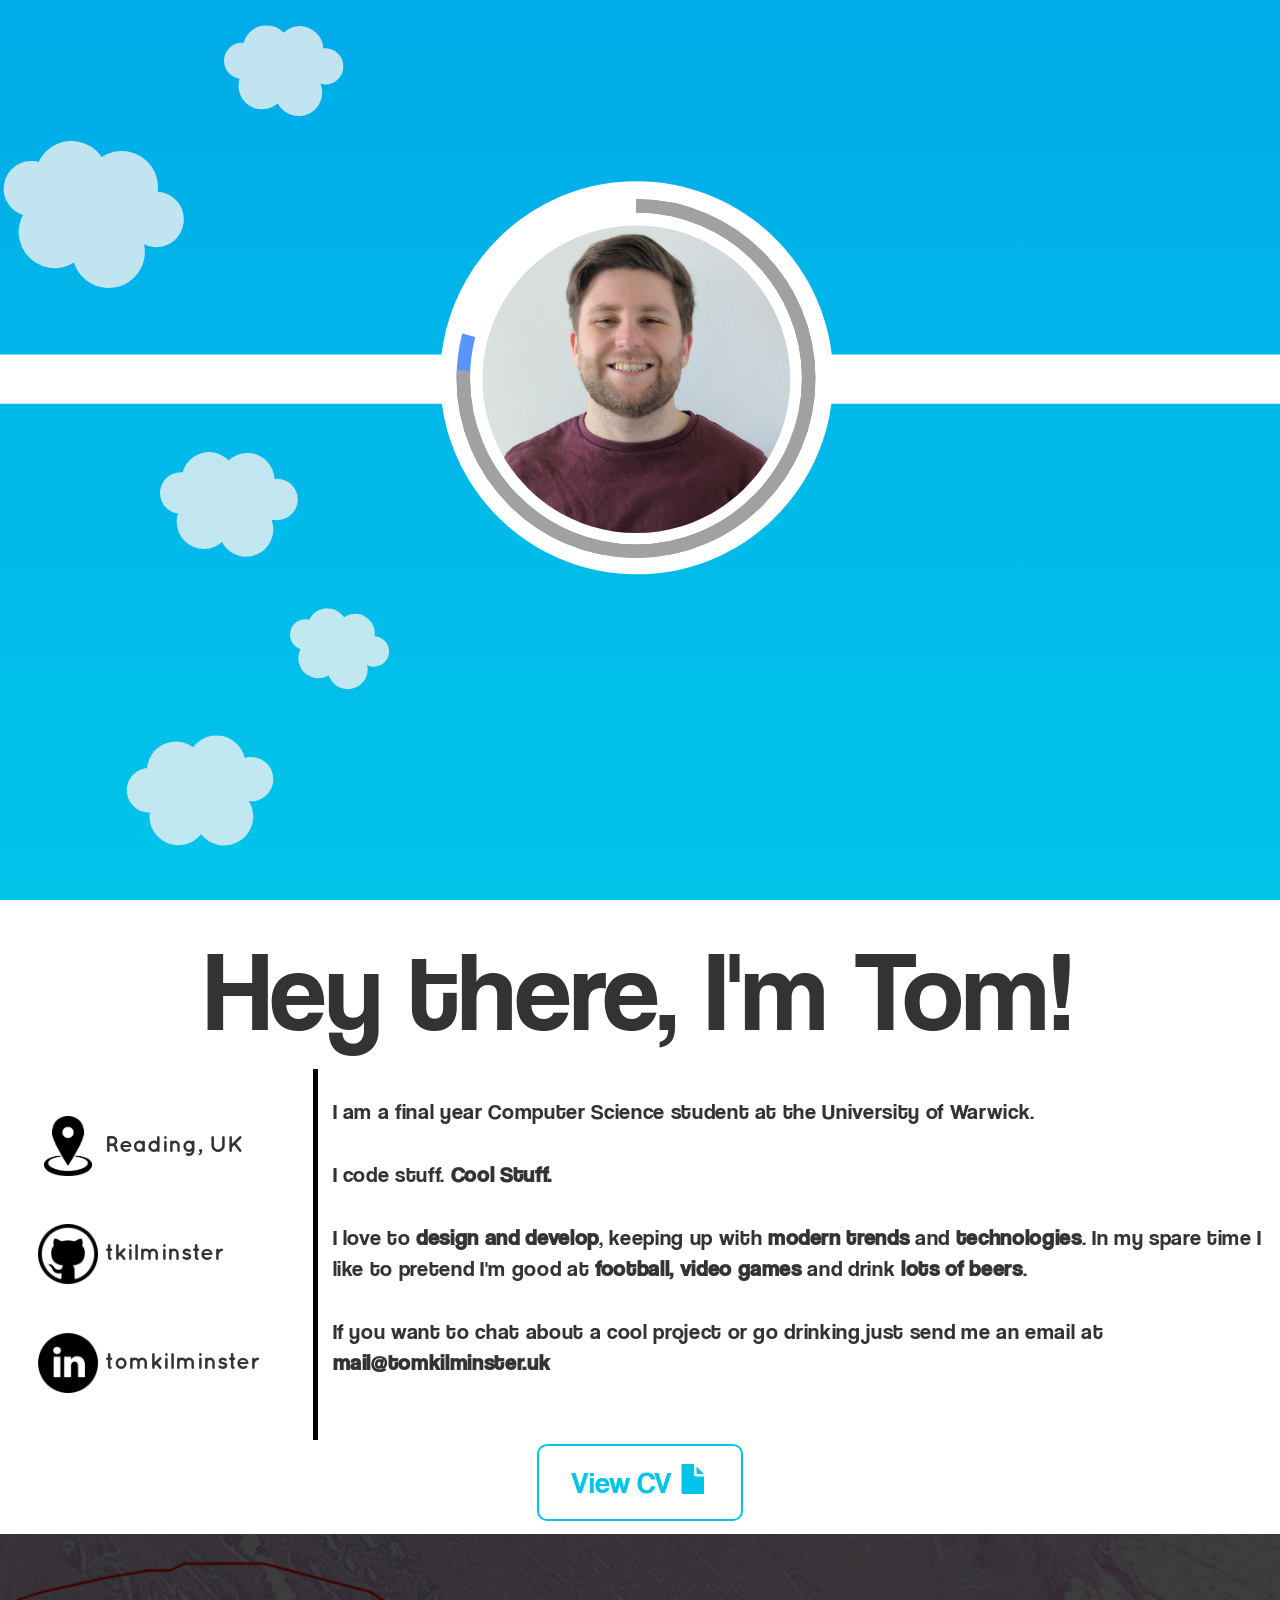
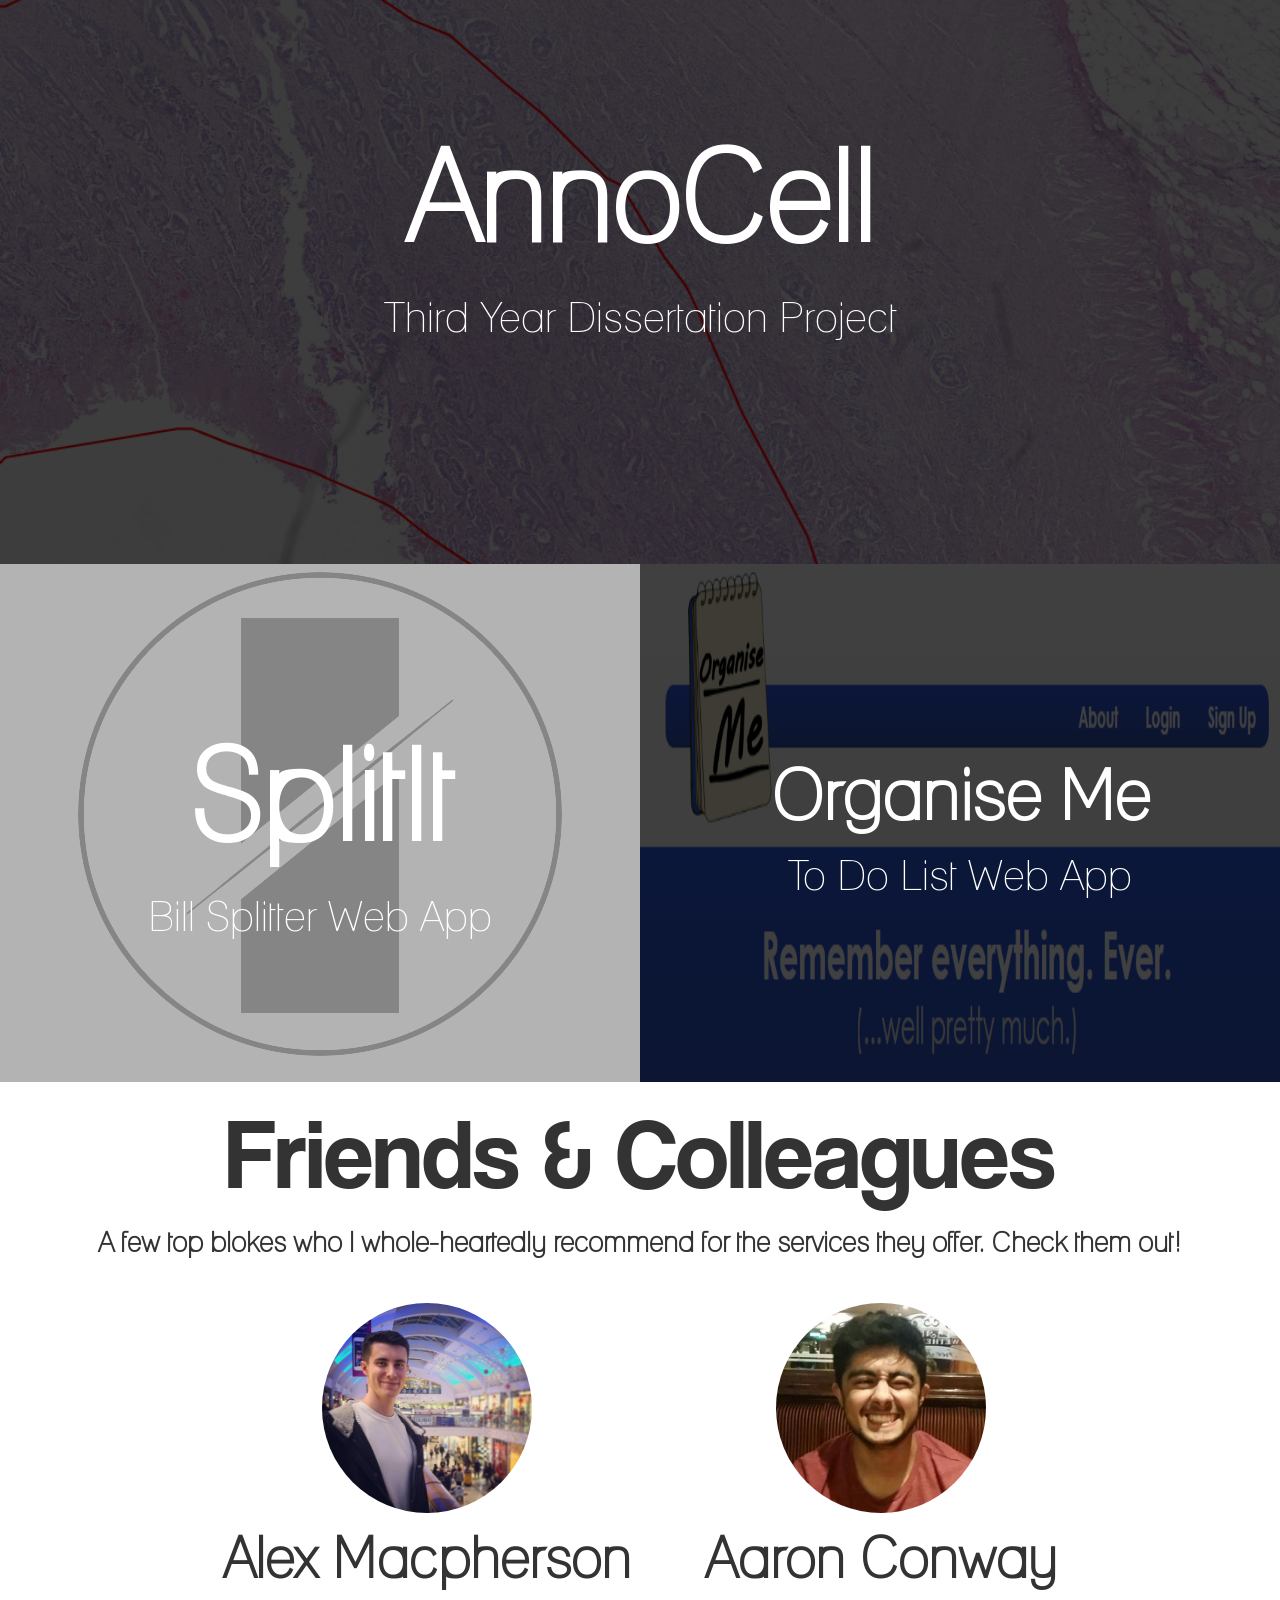
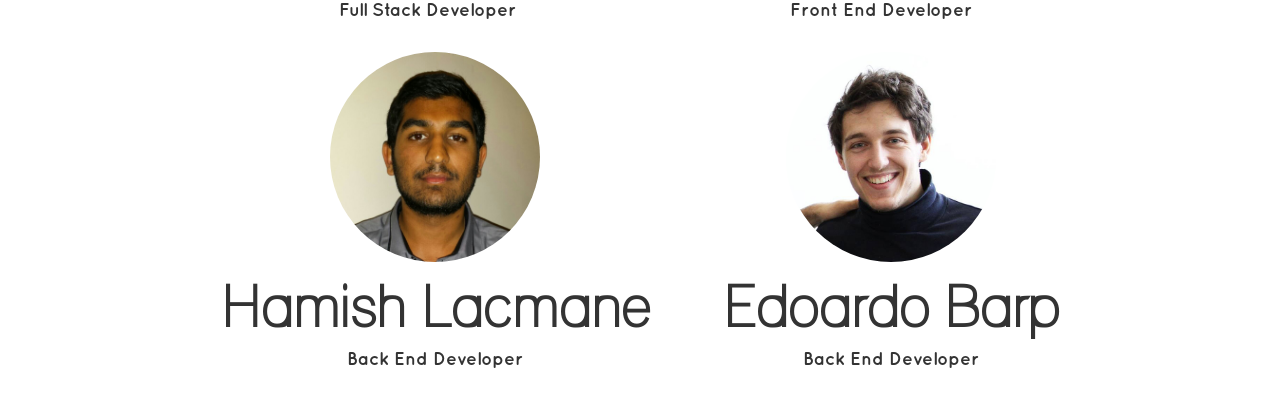
==== commit 8db784e9: "Changed to no follow and fixed V1 site" ====
--- a/v1/index.html
+++ b/v1/index.html
@@ -11,6 +11,8 @@
 		<meta property="og:description" content="Full Stack Developer, Software Engineer. Current Masters student studying Computer Science at the University of Warwick, UK.">
 		<meta name="description" content="Full Stack Developer, Software Engineer. Current Masters student studying Computer Science at the University of Warwick, UK.">
 
+		<meta name="robots" content="noindex">
+
 		<title>Tom Kilminster.</title>
 
 		<link rel="shortcut icon" href="/favicon.ico" type="image/x-icon">
@@ -18,8 +20,8 @@
 		<link rel="stylesheet" type="text/css" href="css/reset.css">
 		<link rel="stylesheet" type="text/css" href="css/bootstrap.min.css">
 		<link rel="stylesheet" type="text/css" href="css/v1.css">
-		<script src="js/jquery-3.1.1.min.js"></script>	
-		<script src="js/jquery.color.js"></script>	
+		<script src="js/jquery-3.1.1.min.js"></script>
+		<script src="js/jquery.color.js"></script>
 		<script src="js/bootstrap.min.js"></script>
 		<script src="js/jquery.disablescroll.min.js"></script>
 		<script language="JavaScript" type="text/javascript" src="js/moveable.js"></script>
@@ -514,7 +516,7 @@
 							<span id="annoCell-subtitle">Third Year Dissertation Project</span>
 						</div>
 						<div id="annoCell-content">
-							<img src="../images/annoCellCollage.png">
+							<img src="/images/annoCellCollage.png">
 							<p>AnnoCell was a web-based application built for my third year dissertation project. It was developed using a PHP back-end with a SQLite database with the front-end being the standard HTML, CSS and Javascript we all know and love. The application allowed users to sign up, upload huge multi-gigapixel pathology slide images and then invite other users to digitally annotate the images. Annotations could then be discussed via user created threads or users could contact each other directly through the links that were on display on their application profile.</p>
 						</div>
 					</div>
@@ -526,7 +528,7 @@
 							<p class="title">AnnoCell</p>
 							<p class="description">Third Year Dissertation Project</p>
 						</div>
-						<img id="anno-img" alt="annoCell" src="../images/annoCell2.PNG">
+						<img id="anno-img" alt="annoCell" src="images/annoCell2.PNG">
 					</div>
 					<div class="grid-item" id="splitit">
 						<a href="http://cs139.dcs.warwick.ac.uk/~u1411335/cs139/coursework/" target="_blank">
@@ -534,7 +536,7 @@
 								<p class="title">SplitIt</p>
 								<p class="description">Bill Splitter Web App</p>
 							</div>
-							<img id="splitit-img" alt="splitit" src="../images/splitLogo.png">
+							<img id="splitit-img" alt="splitit" src="images/splitLogo.png">
 							</a>
 					</div>
 					<div class="grid-item" id="organiseme">
@@ -543,7 +545,7 @@
 								<p class="title" id="organiseme-title">Organise Me</p>
 								<p class="description">To Do List Web App</p>
 							</div>
-							<img id="organiseme-img" alt="organiseme" src="../images/organiseMe.PNG">
+							<img id="organiseme-img" alt="organiseme" src="images/organiseMe.PNG">
 						</a>
 					</div>
 				</div>
@@ -558,28 +560,28 @@
 				<div class="links">
 					<a href="http://www.alexmacpherson.uk/" class="person" id="alex">
 						<div class="image-cropper">
-							<img id="alex-image" src="../images/alex.jpg">
+							<img id="alex-image" src="images/alex.jpg">
 						</div>
 						<p class="name">Alex Macpherson</p>
 						<p class="role">Full Stack Developer</p>
 					</a>
 					<a href="http://aaronconway.co.uk/" class="person" id="aaron">
 						<div class="image-cropper">
-							<img id="aaron-image" src="../images/aaron.jpg">
+							<img id="aaron-image" src="images/aaron.jpg">
 						</div>
 						<p class="name">Aaron Conway</p>
 						<p class="role">Front End Developer</p>
 					</a>
 					<a href="https://www.linkedin.com/in/hamish-lacmane-7b080b107/" class="person" id="hamish">
 						<div class="image-cropper">
-							<img id="hamish-image" src="../images/hamish.jpg">
+							<img id="hamish-image" src="images/hamish.jpg">
 						</div>
 						<p class="name">Hamish Lacmane</p>
 						<p class="role">Back End Developer</p>
 					</a>
 					<a href="http://edoardobarp.com/" class="person" id="ed">
 						<div class="image-cropper">
-							<img id="ed-image" src="../images/ed.jpg">
+							<img id="ed-image" src="images/ed.jpg">
 						</div>
 						<p class="name">Edoardo Barp</p>
 						<p class="role">Back End Developer</p>
@@ -601,7 +603,7 @@
 			// layout Isotope after each image loads
 			$grid.imagesLoaded().progress( function() {
 			  $grid.masonry();
-			});  
+			});
 		</script>
 	</body>
-</HTML>+</HTML>
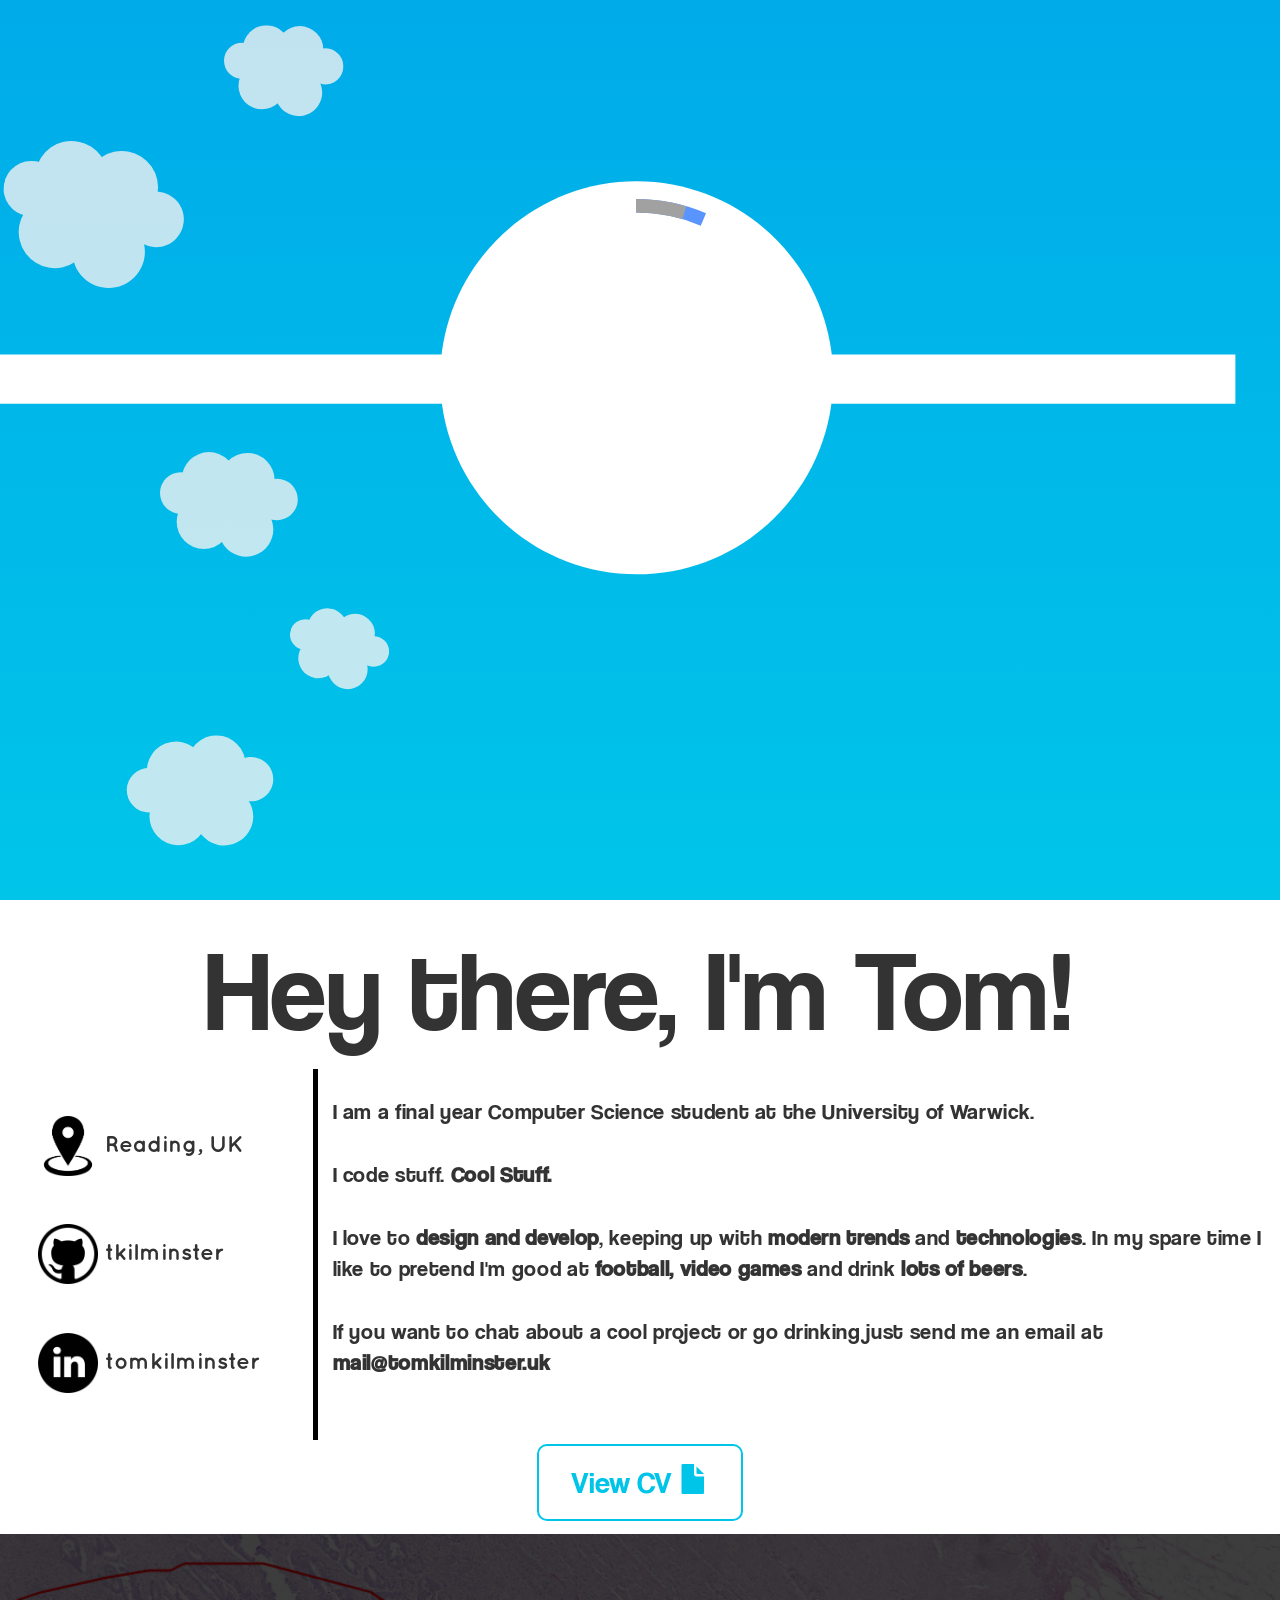
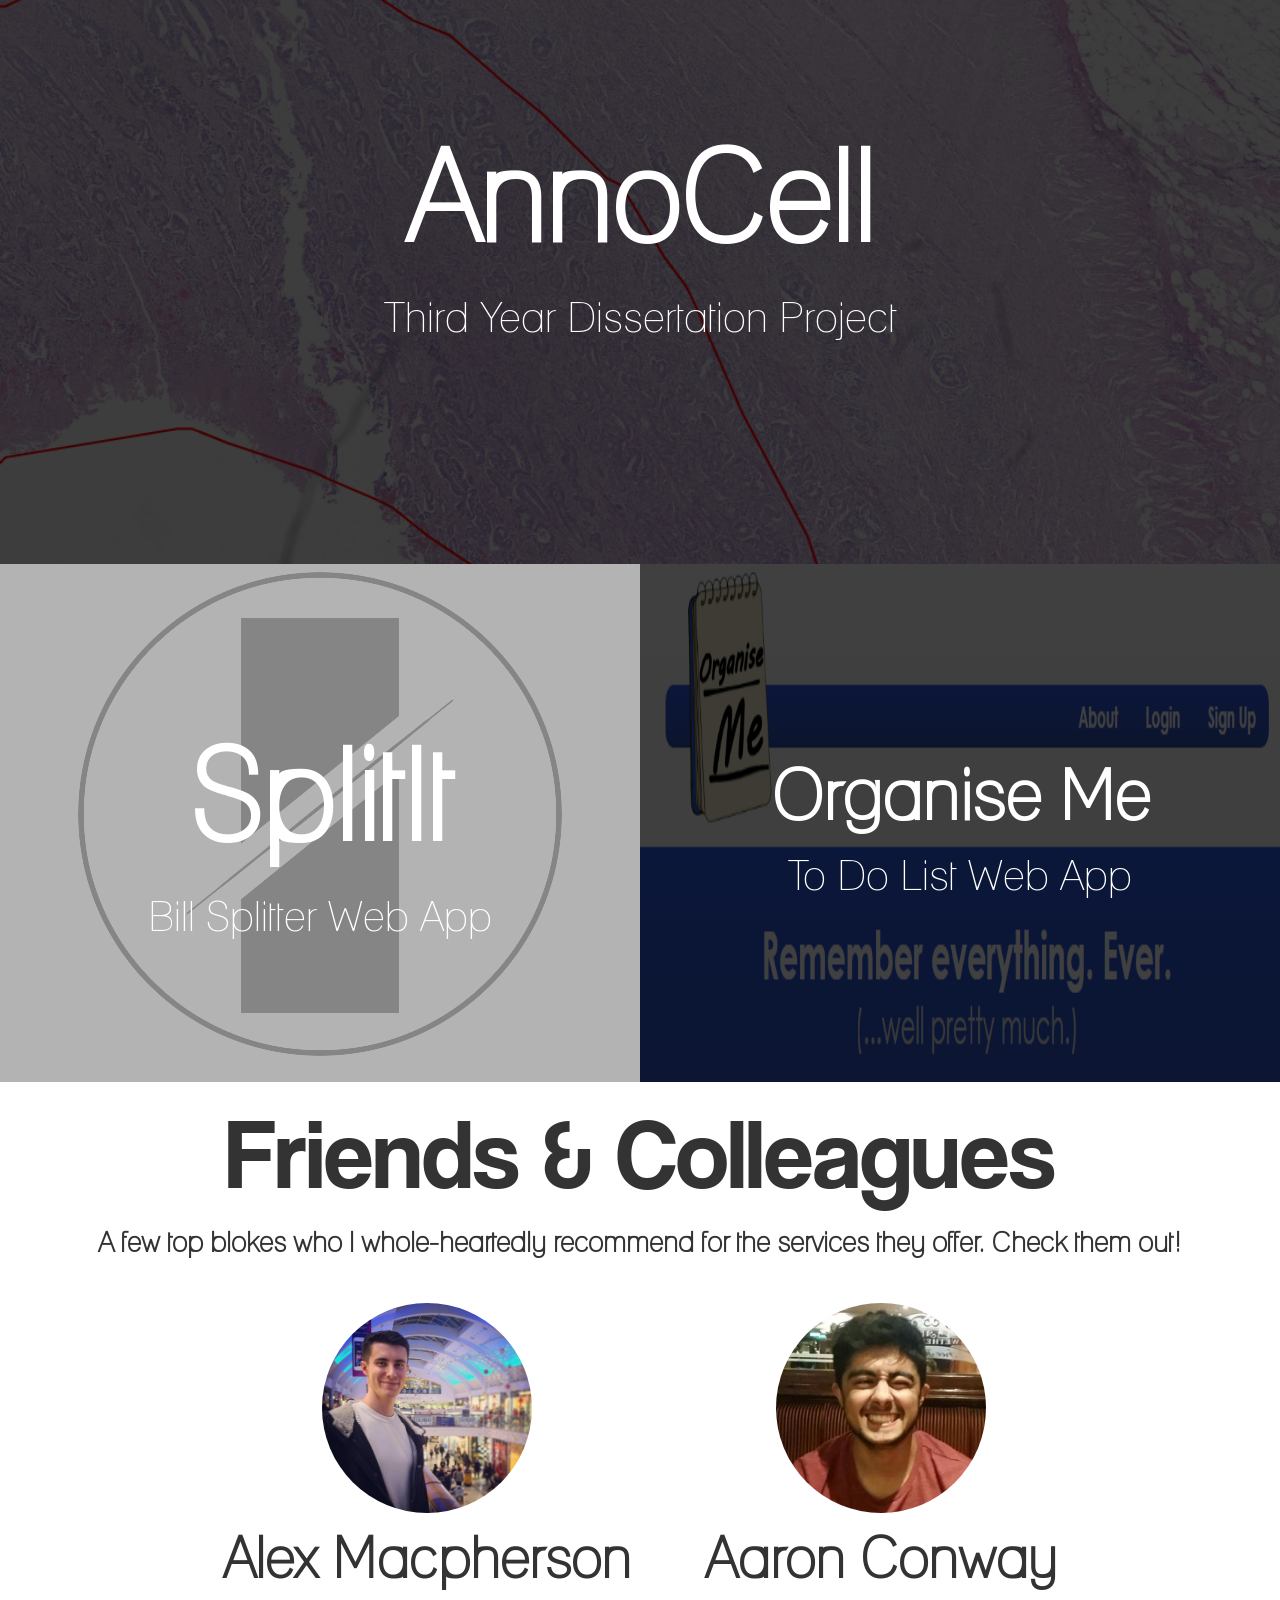
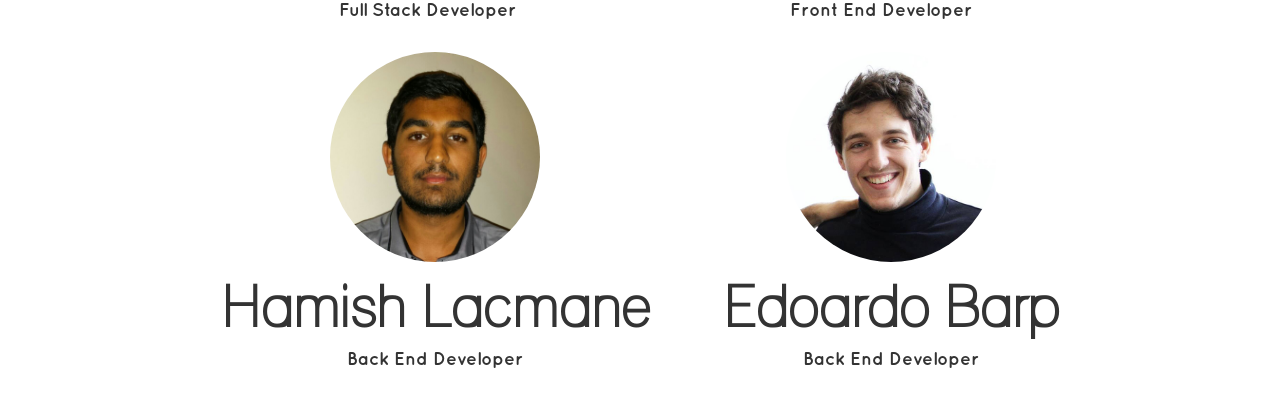
==== commit 19167961: "Fixed annocell collage" ====
--- a/v1/index.html
+++ b/v1/index.html
@@ -516,7 +516,7 @@
 							<span id="annoCell-subtitle">Third Year Dissertation Project</span>
 						</div>
 						<div id="annoCell-content">
-							<img src="/images/annoCellCollage.png">
+							<img src="images/annoCellCollage.png">
 							<p>AnnoCell was a web-based application built for my third year dissertation project. It was developed using a PHP back-end with a SQLite database with the front-end being the standard HTML, CSS and Javascript we all know and love. The application allowed users to sign up, upload huge multi-gigapixel pathology slide images and then invite other users to digitally annotate the images. Annotations could then be discussed via user created threads or users could contact each other directly through the links that were on display on their application profile.</p>
 						</div>
 					</div>
